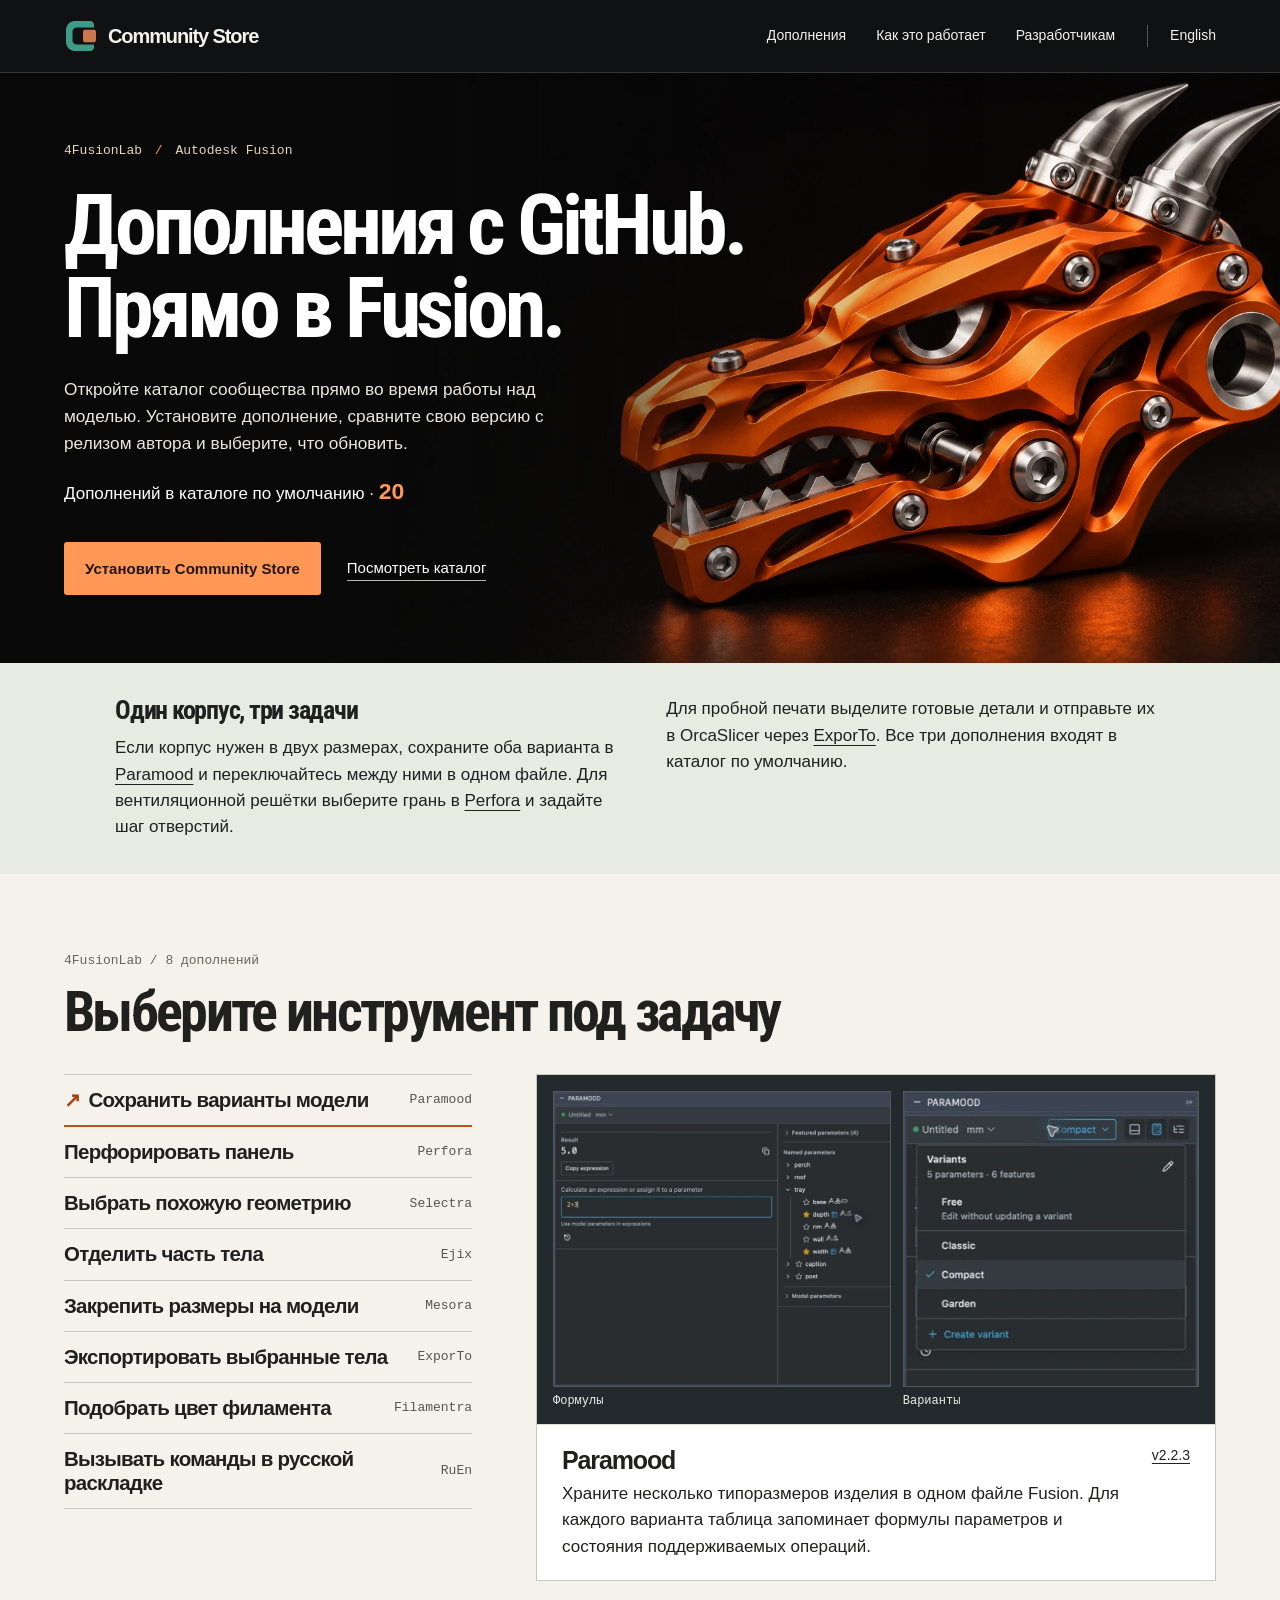
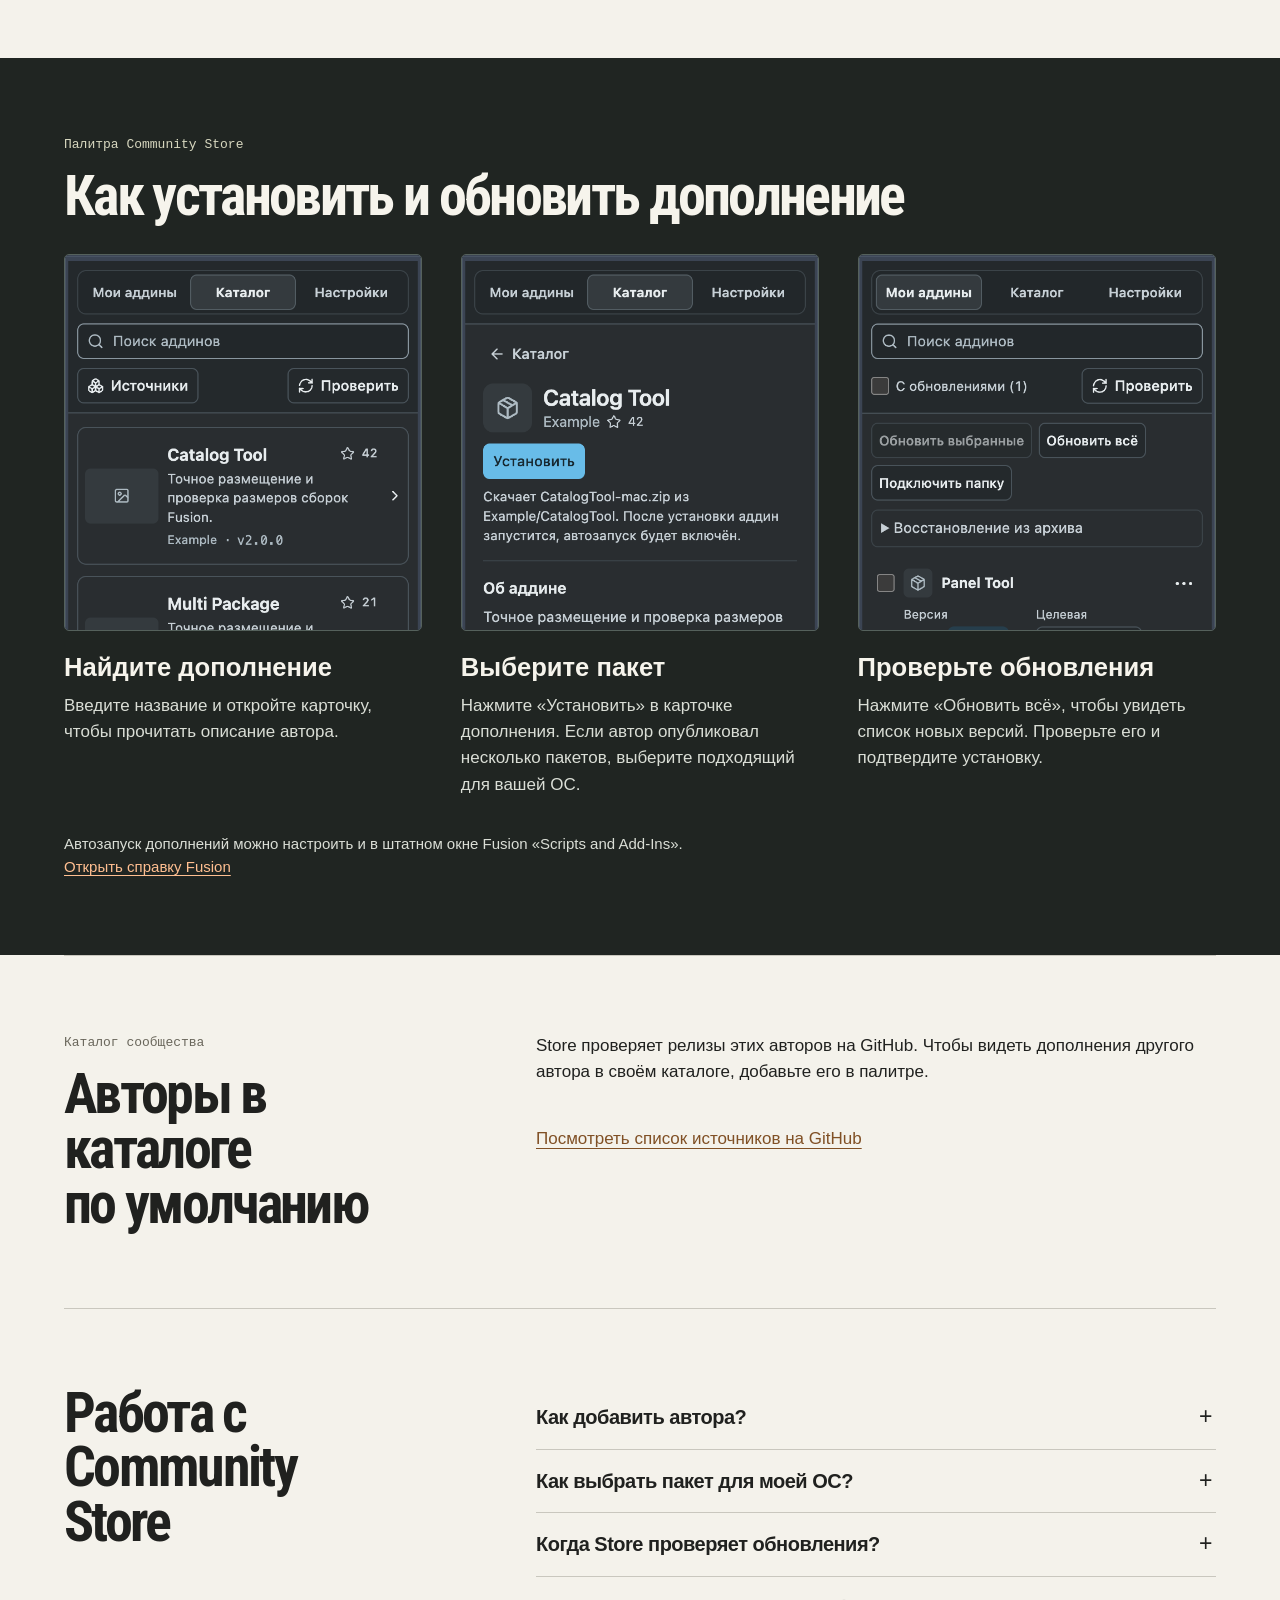
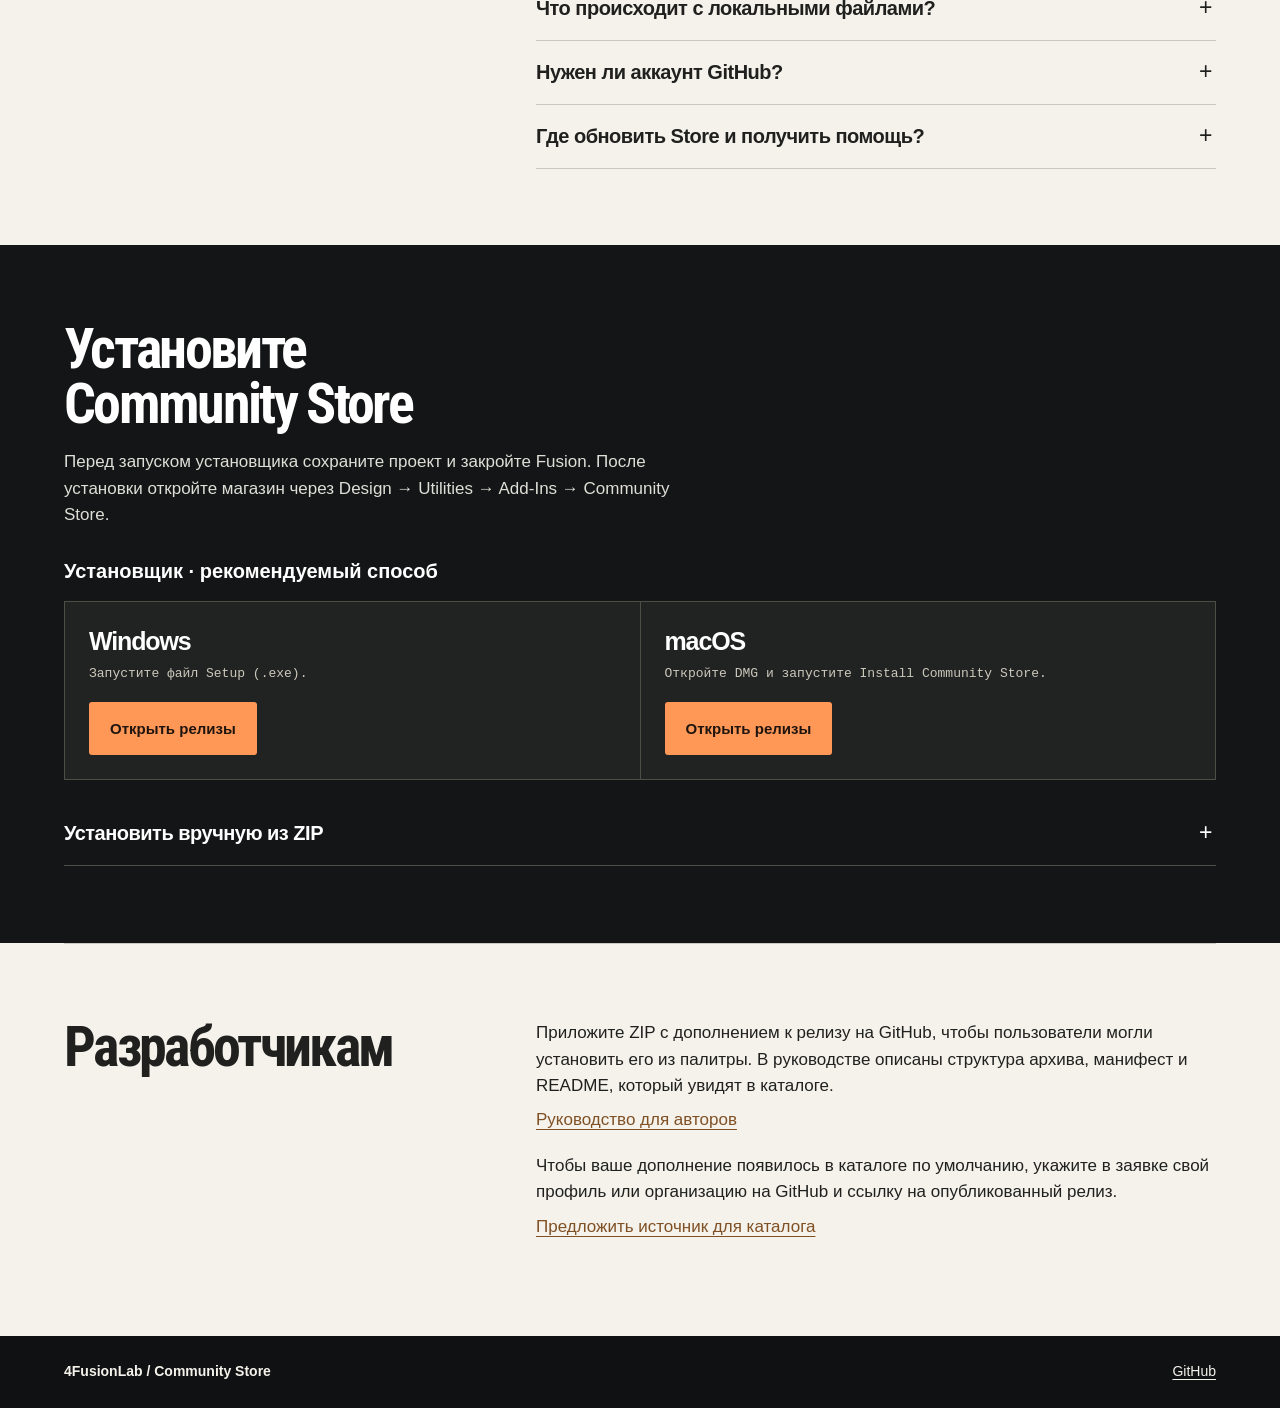
==== docs/pages/ru/index.html @ 81c154c0 "feat!: launch Community Store 1.0" ====
<!doctype html>
<html lang="ru">
    <head>
        <meta charset="utf-8" />
        <meta name="viewport" content="width=device-width,initial-scale=1" />
        <title>Community Store — дополнения для Autodesk Fusion</title>
        <meta
            name="description"
            content="Каталог дополнений сообщества для Autodesk Fusion. Устанавливайте стабильные релизы с GitHub, сравнивайте версии и обновляйте инструменты из палитры Community Store."
        />
        <link
            rel="canonical"
            href="https://4fusionlab.github.io/CommunityStore/ru/"
        />
        <link
            rel="alternate"
            hreflang="en"
            href="https://4fusionlab.github.io/CommunityStore/"
        />
        <link
            rel="alternate"
            hreflang="ru"
            href="https://4fusionlab.github.io/CommunityStore/ru/"
        />
        <link
            rel="alternate"
            hreflang="x-default"
            href="https://4fusionlab.github.io/CommunityStore/"
        />
        <meta property="og:type" content="website" />
        <meta property="og:locale" content="ru_RU" />
        <meta
            property="og:title"
            content="Community Store — дополнения для Autodesk Fusion"
        />
        <meta
            property="og:description"
            content="Каталог дополнений сообщества для Autodesk Fusion. Устанавливайте стабильные релизы с GitHub, сравнивайте версии и обновляйте инструменты из палитры Community Store."
        />
        <meta
            property="og:url"
            content="https://4fusionlab.github.io/CommunityStore/ru/"
        />
        <meta
            property="og:image"
            content="https://4fusionlab.github.io/CommunityStore/assets/share.jpg"
        />
        <meta name="twitter:card" content="summary_large_image" />
        <link rel="icon" href="../assets/mark.png" />
        <link rel="stylesheet" href="../style.css" />
        <script defer src="../views.js"></script>
        <script type="application/ld+json">
            {
                "@context": "https://schema.org",
                "@type": "SoftwareApplication",
                "name": "Community Store",
                "applicationCategory": "DesignApplication",
                "url": "https://4fusionlab.github.io/CommunityStore/ru/",
                "description": "Каталог дополнений сообщества для Autodesk Fusion. Устанавливайте стабильные релизы с GitHub, сравнивайте версии и обновляйте инструменты из палитры Community Store.",
                "inLanguage": "ru",
                "publisher": {
                    "@type": "Organization",
                    "name": "4FusionLab",
                    "url": "https://github.com/4FusionLab"
                }
            }
        </script>
    </head>
    <body>
        <a class="skip" href="#main">К содержанию</a>
        <header>
            <div class="frame bar">
                <a class="brand" href="./"
                    ><img
                        src="../assets/mark.png"
                        alt=""
                        width="34"
                        height="34"
                    />Community Store</a
                >
                <nav>
                    <a href="#tools">Дополнения</a><a href="#why">Как это работает</a
                    ><a href="#developers">Разработчикам</a>
                </nav>
                <a class="language" href="../" hreflang="en">English</a>
            </div>
        </header>
        <main id="main">
            <section class="hero">
                <img
                    class="heroArt"
                    src="../assets/dragon-head.webp"
                    width="1536"
                    height="1024"
                    fetchpriority="high"
                    alt=""
                />
                <div class="frame heroContent">
                    <p class="author">
                        4FusionLab <span>/</span> Autodesk Fusion
                    </p>
                    <h1>Дополнения с GitHub.<br />Прямо в Fusion.</h1>
                    <p class="lead">
                        Откройте каталог сообщества прямо во время работы над
                        моделью. Установите дополнение, сравните свою версию с
                        релизом автора и выберите, что обновить.
                    </p>
                    <p class="catalog-stat">
                        <a href="#sources"
                            >Дополнений в каталоге по умолчанию ·
                            <strong data-catalog-count>20</strong></a
                        >
                    </p>
                    <div class="actions">
                        <a class="primary" href="#install"
                            >Установить Community Store</a
                        ><a href="#community">Посмотреть каталог</a>
                    </div>
                </div>
            </section>
            <section class="community" id="community">
                <div class="frame block">
                    <div class="directory">
                        <div>
                            <h2>Один корпус, три задачи</h2>
                            <p>
                                Если корпус нужен в двух размерах, сохраните оба
                                варианта в <a href="#paramood">Paramood</a> и переключайтесь между ними в одном файле. Для
                                вентиляционной решётки выберите грань в
                                <a href="#perfora">Perfora</a> и задайте шаг отверстий.
                            </p>
                        </div>
                        <div>
                            <p>
                                Для пробной печати выделите готовые детали и
                                отправьте их в OrcaSlicer через
                                <a href="#exporto">ExporTo</a>. Все три дополнения входят в каталог по умолчанию.
                            </p>
                        </div>
                    </div>
                </div>
            </section>
            <section class="block frame tools" id="tools">
                <div class="sectionIntro">
                    <p class="label">4FusionLab / 8 дополнений</p>
                    <h2>Выберите инструмент под задачу</h2>
                </div>
                <div class="explorer">
                    <div class="choices">
                        <a href="#paramood" data-project="paramood"
                            ><b>Сохранить варианты модели</b
                            ><small>Paramood</small></a
                        ><a href="#perfora" data-project="perfora"
                            ><b>Перфорировать панель</b
                            ><small>Perfora</small></a
                        ><a href="#selectra" data-project="selectra"
                            ><b>Выбрать похожую геометрию</b
                            ><small>Selectra</small></a
                        ><a href="#ejix" data-project="ejix"
                            ><b>Отделить часть тела</b><small>Ejix</small></a
                        ><a href="#mesora" data-project="mesora"
                            ><b>Закрепить размеры на модели</b
                            ><small>Mesora</small></a
                        ><a href="#exporto" data-project="exporto"
                            ><b>Экспортировать выбранные тела</b
                            ><small>ExporTo</small></a
                        ><a href="#filamentra" data-project="filamentra"
                            ><b>Подобрать цвет филамента</b
                            ><small>Filamentra</small></a
                        ><a href="#ruen" data-project="ruen"
                            ><b>Вызывать команды в русской раскладке</b
                            ><small>RuEn</small></a
                        >
                    </div>
                    <div class="projects">
                        <article id="paramood" class="project">
                            <div class="paramood-pair">
                                <figure>
                                    <img
                                        loading="lazy"
                                        src="../assets/paramood.webp"
                                        alt="Редактор параметров"
                                    />
                                    <figcaption>Формулы</figcaption>
                                </figure>
                                <figure>
                                    <img
                                        loading="lazy"
                                        src="../assets/paramood-variants.webp"
                                        alt="Сохранённые варианты модели"
                                    />
                                    <figcaption>Варианты</figcaption>
                                </figure>
                            </div>
                            <div class="caption">
                                <div>
                                    <h3>Paramood</h3>
                                    <p>
                                        Храните несколько типоразмеров изделия в одном
                                        файле Fusion. Для каждого варианта таблица
                                        запоминает формулы параметров и состояния
                                        поддерживаемых операций.
                                    </p>
                                </div>
                                <a
                                    href="https://github.com/4FusionLab/Paramood/releases/tag/v2.2.3"
                                    aria-label="Релиз Paramood v2.2.3 на GitHub"
                                    >v2.2.3</a
                                >
                            </div>
                        </article>
                        <article id="perfora" class="project">
                            <div class="cad">
                                <img
                                    loading="lazy"
                                    src="../assets/perfora.webp"
                                    alt="Панель с повторяющимся рисунком перфорации"
                                />
                            </div>
                            <div class="caption">
                                <div>
                                    <h3>Perfora</h3>
                                    <p>
                                        Постройте вентиляционную решётку на грани
                                        панели. Задайте шаг, толщину перемычек и отступ
                                        от кромки. Сравните два рисунка перфорации —
                                        соты и ячейки Вороного.
                                    </p>
                                </div>
                                <a
                                    href="https://github.com/4FusionLab/Perfora/releases/tag/v1.2.2"
                                    aria-label="Релиз Perfora v1.2.2 на GitHub"
                                    >v1.2.2</a
                                >
                            </div>
                        </article>
                        <article id="selectra" class="project">
                            <div class="cad">
                                <img
                                    loading="lazy"
                                    src="../assets/selectra.webp"
                                    alt="Выделенная геометрия в модели Fusion"
                                />
                            </div>
                            <div class="caption">
                                <div>
                                    <h3>Selectra</h3>
                                    <p>
                                        Укажите стенку одного отверстия, чтобы выбрать
                                        похожие грани во всей модели. Для работы с
                                        контуром соберите замкнутую цепочку из рёбер
                                        нескольких тел.
                                    </p>
                                </div>
                                <a
                                    href="https://github.com/4FusionLab/Selectra/releases/tag/v1.1.2"
                                    aria-label="Релиз Selectra v1.1.2 на GitHub"
                                    >v1.1.2</a
                                >
                            </div>
                        </article>
                        <article id="ejix" class="project">
                            <div class="ejixSketch">
                                <canvas
                                    width="740"
                                    height="300"
                                    aria-label="Куб с глухой полостью до середины и извлечённая сердцевина"
                                    role="img"
                                ></canvas
                                ><label
                                    >Извлечение сердцевины<input
                                        data-separation
                                        type="range"
                                        min="0"
                                        max="100"
                                        value="90"
                                /></label>
                            </div>
                            <div class="caption">
                                <div>
                                    <h3>Ejix</h3>
                                    <p>
                                        Выберите замкнутый профиль и задайте глубину, на
                                        которую нужно отделить часть тела. На схеме
                                        разрез доходит до середины куба. Получаются два
                                        тела — куб с глухим карманом и сердцевина,
                                        повторяющая его форму.
                                    </p>
                                </div>
                                <a
                                    href="https://github.com/4FusionLab/Ejix/releases/tag/v1.1.0"
                                    aria-label="Релиз Ejix v1.1.0 на GitHub"
                                    >v1.1.0</a
                                >
                            </div>
                        </article>
                        <article id="mesora" class="project">
                            <div class="graphic mesora" aria-hidden="true">
                                ⌀ 24 <i>мм</i>
                            </div>
                            <div class="caption">
                                <div>
                                    <h3>Mesora</h3>
                                    <p>
                                        Закрепите справочные размеры на геометрии и
                                        выберите, какие из них показывать. Расстояния,
                                        углы и диаметры пересчитываются при изменении
                                        модели.
                                    </p>
                                </div>
                                <a
                                    href="https://github.com/4FusionLab/Mesora/releases/tag/v1.1.1"
                                    aria-label="Релиз Mesora v1.1.1 на GitHub"
                                    >v1.1.1</a
                                >
                            </div>
                        </article>
                        <article id="exporto" class="project">
                            <div class="graphic exporto" aria-hidden="true">
                                STEP <i> / </i> 3MF
                            </div>
                            <div class="caption">
                                <div>
                                    <h3>ExporTo</h3>
                                    <p>
                                        Выделите тела и откройте контекстное меню
                                        Fusion. Можно передать 3MF в OrcaSlicer, открыть
                                        STL в Blender или сохранить STEP для другой
                                        САПР. При совместном экспорте тела сохраняют
                                        взаимное положение.
                                    </p>
                                </div>
                                <a
                                    href="https://github.com/4FusionLab/ExporTo/releases/tag/v1.2.1"
                                    aria-label="Релиз ExporTo v1.2.1 на GitHub"
                                    >v1.2.1</a
                                >
                            </div>
                        </article>
                        <article id="filamentra" class="project">
                            <div class="graphic filamentra" aria-hidden="true">
                                <span class="swatches"
                                    ><i></i><i></i><i></i><i></i
                                ></span>
                            </div>
                            <div class="caption">
                                <div>
                                    <h3>Filamentra</h3>
                                    <p>
                                        Подберите цвет филамента по производителю и
                                        линейке. Добавьте образец в проект и примените
                                        его к выбранной геометрии.
                                    </p>
                                </div>
                                <a
                                    href="https://github.com/4FusionLab/Filamentra/releases/tag/v0.2.0"
                                    aria-label="Релиз Filamentra v0.2.0 на GitHub"
                                    >v0.2.0</a
                                >
                            </div>
                        </article>
                        <article id="ruen" class="project">
                            <div class="graphic ruen" aria-hidden="true">
                                <kbd>Д</kbd> → <kbd>L</kbd>
                            </div>
                            <div class="caption">
                                <div>
                                    <h3>RuEn</h3>
                                    <p>
                                        Назначенные буквенные команды Fusion работают и
                                        в русской раскладке. Например, клавиша «Д»
                                        вызывает команду, назначенную на L.
                                    </p>
                                </div>
                                <a
                                    href="https://github.com/4FusionLab/RuEn/releases/tag/v1.1.2"
                                    aria-label="Релиз RuEn v1.1.2 на GitHub"
                                    >v1.1.2</a
                                >
                            </div>
                        </article>
                    </div>
                </div>
            </section>
            <section class="band" id="why">
                <div class="frame block">
                    <p class="label">Палитра Community Store</p>
                    <h2>Как установить и обновить дополнение</h2>
                    <div class="palette-tour">
                        <figure>
                            <div class="palette-frame">
                                <img
                                    loading="lazy"
                                    src="../assets/palette-catalog-ru.webp"
                                    width="640"
                                    height="750"
                                    alt="Результаты поиска в каталоге дополнений"
                                />
                            </div>
                            <figcaption>
                                <h3>Найдите дополнение</h3>
                                <p>
                                    Введите название и откройте карточку, чтобы
                                    прочитать описание автора.
                                </p>
                            </figcaption>
                        </figure>
                        <figure>
                            <div class="palette-frame">
                                <img
                                    loading="lazy"
                                    src="../assets/palette-single-install-ru.webp"
                                    width="640"
                                    height="705"
                                    alt="Карточка дополнения с кнопкой установки"
                                />
                            </div>
                            <figcaption>
                                <h3>Выберите пакет</h3>
                                <p>
                                    Нажмите «Установить» в карточке дополнения. Если
                                    автор опубликовал несколько пакетов, выберите
                                    подходящий для вашей ОС.
                                </p>
                            </figcaption>
                        </figure>
                        <figure>
                            <div class="palette-frame">
                                <img
                                    loading="lazy"
                                    src="../assets/palette-installed-ru.webp"
                                    width="640"
                                    height="765"
                                    alt="Установленные дополнения, версии и параметры автозапуска"
                                />
                            </div>
                            <figcaption>
                                <h3>Проверьте обновления</h3>
                                <p>
                                    Нажмите «Обновить всё», чтобы увидеть список
                                    новых версий. Проверьте его и подтвердите
                                    установку.
                                </p>
                            </figcaption>
                        </figure>
                    </div>
                    <p class="native-note">
                        Автозапуск дополнений можно настроить и в штатном окне Fusion
                        «Scripts and Add-Ins».
                        <a
                            href="https://help.autodesk.com/cloudhelp/ENU/Fusion-Model/files/SLD-ADD-IN-TOOLS.htm"
                            >Открыть справку Fusion</a
                        >
                    </p>
                </div>
            </section>
            <section class="frame block info" id="sources">
                <div>
                    <p class="label">Каталог сообщества</p>
                    <h2>Авторы в каталоге по умолчанию</h2>
                </div>
                <div>
                    <p>
                        Store проверяет релизы этих авторов на GitHub. Чтобы видеть
                        дополнения другого автора в своём каталоге, добавьте его в
                        палитре.
                    </p>
                    <ul data-owners></ul>
                    <a
                        data-source-config
                        href="https://raw.githubusercontent.com/4FusionLab/CommunityStore/refs/heads/main/trusted-stores.json"
                        >Посмотреть список источников на GitHub</a
                    >
                </div>
            </section>
            <section class="frame block info">
                <div><h2>Работа с Community Store</h2></div>
                <div>
                    <details>
                        <summary>Как добавить автора?</summary>
                        <p>
                            В разделе «Источники» укажите ссылку на профиль,
                            организацию или репозиторий GitHub. Даже по ссылке на
                            один репозиторий Store подключит все подходящие
                            дополнения автора. Описания, иллюстрации и README
                            доступны в палитре.
                        </p>
                    </details>
                    <details>
                        <summary>Как выбрать пакет для моей ОС?</summary>
                        <p>
                            Выберите стабильный релиз. Палитра отмечает пакеты для
                            вашей ОС. Перед установкой Store сверяет доступные данные
                            о пакете — контрольную сумму, версию и идентификатор
                            дополнения. Предварительные релизы можно открыть на
                            GitHub.
                        </p>
                    </details>
                    <details>
                        <summary>Когда Store проверяет обновления?</summary>
                        <p>
                            По умолчанию проверка идёт при запуске Fusion и каждые 30
                            минут, даже если палитра закрыта. Интервал можно изменить
                            в настройках. После обновления Store покажет результат по
                            каждому дополнению.
                        </p>
                    </details>
                    <details>
                        <summary>Что происходит с локальными файлами?</summary>
                        <p>
                            При обновлении дополнения, установленного через Store,
                            сохраняется копия предыдущей папки. При отвязке
                            репозитория файлы остаются на месте. Чтобы восстановить
                            дополнение из архива, скопируйте его папку в постоянное
                            место и снова подключите в Fusion.
                        </p>
                    </details>
                    <details>
                        <summary>Нужен ли аккаунт GitHub?</summary>
                        <p>
                            Публичные дополнения можно искать, устанавливать и
                            обновлять без регистрации. Если войти в GitHub, Store
                            будет использовать лимит запросов вашего аккаунта.
                        </p>
                    </details>
                    <details>
                        <summary>
                            Где обновить Store и получить помощь?
                        </summary>
                        <p>
                            В настройках можно проверить обновления самого Store,
                            выгрузить журналы диагностики или ещё раз пройти вводное
                            обучение. Сообщить о проблеме с дополнением или
                            источником можно из палитры.
                        </p>
                    </details>
                </div>
            </section>
            <section id="install" class="installBand">
                <div class="frame block">
                    <h2>Установите Community Store</h2>
                    <p>
                        Перед запуском установщика сохраните проект и закройте
                        Fusion. После установки откройте магазин через Design →
                        Utilities → Add-Ins → Community Store.
                    </p>
                    <h3 class="method">Установщик · рекомендуемый способ</h3>
                    <div class="downloads">
                        <div class="platform">
                            <strong>Windows</strong
                            ><small>Запустите файл Setup (.exe).</small
                            ><a
                                href="https://github.com/4FusionLab/CommunityStore/releases"
                                data-installer="CommunityStore-Windows-Setup.exe"
                                data-download="Скачать EXE"
                                >Открыть релизы</a
                            >
                        </div>
                        <div class="platform">
                            <strong>macOS</strong
                            ><small
                                >Откройте DMG и запустите Install Community
                                Store.</small
                            ><a
                                href="https://github.com/4FusionLab/CommunityStore/releases"
                                data-installer="CommunityStore-macOS.dmg"
                                data-download="Скачать DMG"
                                >Открыть релизы</a
                            >
                        </div>
                    </div>

                    <details class="manual-guide">
                        <summary>Установить вручную из ZIP</summary>
                        <ol>
                            <li>
                                <strong>Распакуйте архив</strong
                                ><span
                                    >Скачайте ZIP с дополнением Community Store из
                                    стабильного релиза. Распакуйте его туда, где
                                    будете хранить дополнение.</span
                                >
                            </li>
                            <li>
                                <strong>Подключите папку в Fusion</strong
                                ><span
                                    >Откройте
                                    <b
                                        >Utilities → Add-Ins → Scripts and
                                        Add-Ins</b
                                    >. Нажмите <b>+</b> и выберите папку
                                    <code>CommunityStore</code>, где лежат
                                    <code>CommunityStore.manifest</code> и
                                    <code>CommunityStore.py</code>.</span
                                >
                            </li>
                            <li>
                                <strong>Запустите магазин</strong
                                ><span
                                    >Нажмите <b>Run</b> и включите
                                    <b>Run on Startup</b>. Откройте Community Store на панели Add-Ins в
                                    рабочей области Design.</span
                                >
                            </li>
                        </ol>
                        <a
                            class="manualZip"
                            data-zip
                            href="https://github.com/4FusionLab/CommunityStore/releases"
                            >Найти ZIP на GitHub</a
                        >
                    </details>
                </div>
            </section>
            <div class="frame">
                <section
                    class="info block"
                    id="developers"
                    aria-labelledby="developers-title"
                >
                    <div>
                        <h2 id="developers-title">Разработчикам</h2>
                    </div>
                    <div>
                        <p>
                            Приложите ZIP с дополнением к релизу на GitHub, чтобы
                            пользователи могли установить его из палитры. В
                            руководстве описаны структура архива, манифест и README,
                            который увидят в каталоге.
                        </p>
                        <a href="publisher.html"
                            >Руководство для авторов</a
                        >
                        <p>
                            Чтобы ваше дополнение появилось в каталоге по умолчанию,
                            укажите в заявке свой профиль или организацию на GitHub и
                            ссылку на опубликованный релиз.
                        </p>
                        <a
                            href="https://github.com/4FusionLab/CommunityStore/issues/new?template=request-source-ru.yml"
                            >Предложить источник для каталога</a
                        >
                    </div>
                </section>
            </div>
        </main>
        <footer>
            <div class="frame bar">
                <b>4FusionLab / Community Store</b
                ><a href="https://github.com/4FusionLab/CommunityStore"
                    >GitHub</a
                >
            </div>
        </footer>
    </body>
</html>
---- docs/pages/style.css ----
@font-face {
    font-family: Workshop;
    src: url(assets/condensed.ttf) format("truetype");
    font-weight: 700;
    font-display: swap;
}
:root {
    --black: #101112;
    --cream: #f4f2eb;
    --orange: #ff9857;
    --line: #c9c7be;
    --ink: #20211f;
    --frame: 1350px;
    scroll-behavior: smooth;
    color: var(--ink);
    background: var(--cream);
    font:
        17px/1.55 "Helvetica Neue",
        Arial,
        sans-serif;
}
* {
    box-sizing: border-box;
}
body,
h1,
h2,
h3,
p,
figure {
    margin: 0;
}
img {
    max-width: 100%;
    display: block;
}
a {
    color: inherit;
    text-underline-offset: 0.22em;
}
button,
a,
summary {
    -webkit-tap-highlight-color: transparent;
}
a:focus-visible,
summary:focus-visible,
button:focus-visible {
    outline: 3px solid #3988ff;
    outline-offset: 4px;
}
.skip {
    position: absolute;
    z-index: 10;
    top: -90px;
    background: white;
    padding: 10px;
}
.skip:focus {
    top: 0;
}
.frame {
    width: min(90%, var(--frame));
    margin-inline: auto;
}
.bar {
    display: flex;
    align-items: center;
    min-height: 72px;
    gap: 32px;
}
header,
footer {
    background: var(--black);
    color: var(--cream);
}
header {
    border-bottom: 1px solid #353433;
}
.brand {
    display: flex;
    align-items: center;
    gap: 10px;
    font-size: 20px;
    letter-spacing: -0.055em;
    font-weight: 650;
    text-decoration: none;
}
nav {
    margin-left: auto;
    display: flex;
    gap: 30px;
}
nav a,
.language {
    font-size: 14px;
    text-decoration: none;
}
.language {
    padding-left: 22px;
    border-left: 1px solid #54544e;
}
nav a:hover,
.language:hover,
.actions > a:hover {
    text-decoration: underline;
}
.hero {
    background: #080808;
    color: white;
    position: relative;
    overflow: hidden;
    isolation: isolate;
}
.heroArt {
    position: absolute;
    right: -2%;
    top: 0;
    width: 74%;
    height: 100%;
    object-fit: cover;
    object-position: 55% 52%;
    z-index: -2;
    transform: translate3d(var(--px, 0px), var(--py, 0px), 0) scale(1.035);
    transition: transform 0.65s ease-out;
    animation: develop 1.35s ease-out;
}
.hero:after {
    content: "";
    position: absolute;
    inset: 0;
    z-index: -1;
    background: linear-gradient(
        90deg,
        #090909 10%,
        rgba(9, 9, 9, 0.96) 28%,
        rgba(9, 9, 9, 0.83) 36%,
        rgba(9, 9, 9, 0.18) 60%,
        transparent 77%
    );
}
.heroContent {
    min-height: clamp(590px, 46vw, 730px);
    display: flex;
    align-items: flex-start;
    justify-content: center;
    flex-direction: column;
    padding-block: 65px;
}
.author,
.label,
.status,
.choices small,
.platform small {
    font:
        13px/1.5 ui-monospace,
        SFMono-Regular,
        Consolas,
        monospace;
}
.author {
    color: #e5d4bf;
}
.author span {
    color: var(--orange);
    padding: 0 5px;
}
h1,
h2 {
    font-family: Workshop, "Arial Narrow", Arial, sans-serif;
    font-weight: 700;
    line-height: 0.98;
    letter-spacing: -0.048em;
    text-wrap: balance;
}
h1 {
    font-size: clamp(62px, 6.6vw, 104px);
    margin: 25px 0;
    animation: arrive 0.75s both;
}
.lead {
    max-width: 34em;
    width: 44%;
    color: #e9e7e1;
    font-size: clamp(16px, 1.35vw, 21px);
    animation: arrive 0.8s 0.08s both;
}
.actions {
    display: flex;
    flex-wrap: wrap;
    align-items: center;
    gap: 26px;
    margin-top: 32px;
    font-size: 15px;
    animation: arrive 0.8s 0.15s both;
}
.primary,
.platform a {
    display: inline-block;
    text-decoration: none;
    background: var(--orange);
    color: #20150e;
    padding: 15px 21px;
    border-radius: 3px;
    font-weight: 650;
}
.actions > a + a {
    text-decoration: none;
}
.primary:hover,
.platform a:hover {
    background: #ffb684;
}
.block,
.contrast {
    padding-block: clamp(52px, 6vw, 98px);
}
.label {
    color: #69665b;
    margin-bottom: 15px;
}
h2 {
    font-size: clamp(42px, 4.35vw, 72px);
}
.explorer,
.contrast,
.info {
    display: grid;
    grid-template-columns: minmax(0, 0.75fr) minmax(0, 1.25fr);
    gap: clamp(25px, 5vw, 100px);
}
.explorer {
    margin-top: 34px;
    align-items: start;
}
.choices {
    border-top: 1px solid var(--line);
}
.choices a {
    display: grid;
    grid-template-columns: 1fr auto;
    gap: 7px;
    align-items: center;
    padding: 20px 0;
    border-bottom: 1px solid var(--line);
    text-decoration: none;
    position: relative;
}
.choices b {
    font-size: clamp(18px, 1.6vw, 26px);
    line-height: 1.18;
    letter-spacing: -0.035em;
}
.choices small {
    color: #55564c;
}
.choices a[aria-current="true"] {
    border-bottom: 2px solid #bc5317;
}
.choices a[aria-current="true"] b:before {
    content: "↗";
    color: #a64310;
    margin-right: 0.4em;
}
.project {
    background: #fff;
    border: 1px solid var(--line);
}
.project + .project {
    margin-top: 16px;
}
.project[hidden] {
    display: none;
}
.project:where(:not([hidden])) {
    animation: reveal 0.38s ease-out;
}
.cad {
    background: white;
    overflow: hidden;
}
.cad img {
    width: 100%;
    height: clamp(245px, 23vw, 370px);
    object-fit: contain;
    transition: transform 0.55s;
}
.cad:hover img {
    transform: scale(1.045);
}
.caption {
    display: flex;
    gap: 20px;
    align-items: flex-start;
    padding: 20px 25px;
    border-top: 1px solid #deddd6;
}
.caption h3,
.argument h3,
.platform strong {
    font-size: 25px;
    line-height: 1.2;
    letter-spacing: -0.045em;
}
.caption p {
    margin-top: 6px;
}
.caption a {
    margin-left: auto;
    white-space: nowrap;
    font-size: 14px;
}
.band {
    background: #202522;
    color: #f6f4ec;
}
.band .label {
    color: #d7d7bf;
}
.argument > p {
    max-width: 56ch;
    margin-top: 10px;
    color: #daded6;
}
.argument > a {
    font-size: 14px;
    display: inline-block;
    margin-top: 10px;
    color: #b8d3c0;
}
.argument h3:not(:first-child) {
    margin-top: 30px;
    color: var(--orange);
}
.argument .proof {
    border-left: 2px solid var(--orange);
    padding-left: 16px;
    margin-top: 19px;
    font-size: 15px;
    color: #fff;
}
.info {
    border-top: 1px solid var(--line);
}
.info h2 {
    max-width: 12ch;
}
details {
    border-bottom: 1px solid var(--line);
}
summary {
    position: relative;
    cursor: pointer;
    list-style: none;
    padding: 19px 35px 19px 0;
    font-weight: 600;
    font-size: 20px;
    letter-spacing: -0.025em;
    line-height: 1.24;
}
summary::-webkit-details-marker {
    display: none;
}
summary:after {
    content: "+";
    position: absolute;
    right: 4px;
    top: 16px;
    font-size: 23px;
    font-weight: 400;
}
details[open] > summary:after {
    content: "−";
}
details p,
details ol {
    padding-bottom: 20px;
}
details[open] > p {
    animation: arrive 0.25s ease-out;
}
.installBand {
    background: #141516;
    color: white;
}
.installBand h2 {
    max-width: 21ch;
}
.installBand h2 + p {
    margin-top: 18px;
    max-width: 68ch;
    color: #dfdfd8;
}
.downloads {
    display: grid;
    grid-template-columns: repeat(2, minmax(0, 1fr));
    gap: 1px;
    margin-top: 27px;
    background: #4e4e46;
    border: 1px solid #4e4e46;
}
.platform {
    padding: 24px;
    background: #212222;
    display: grid;
    justify-items: start;
    gap: 8px;
}
.platform small {
    color: #ccc8bb;
}
.platform a {
    margin-top: 10px;
    font-size: 15px;
}
.status {
    color: #d3cebf;
    margin: 15px 0;
}
.installBand details {
    border-color: #4e4e46;
}
.installBand li {
    margin-block: 6px;
}
.manualZip {
    color: #ffc39b;
    display: inline-block;
    margin-bottom: 18px;
}
.info a {
    display: inline-block;
    margin: 8px 0 19px;
    color: #805025;
}
footer .bar {
    justify-content: space-between;
    font-size: 14px;
}
@keyframes develop {
    from {
        filter: brightness(0.55);
        scale: 1.025;
    }
    to {
        filter: brightness(1);
        scale: 1;
    }
}
@keyframes arrive {
    from {
        opacity: 0;
        transform: translateY(12px);
    }
    to {
        opacity: 1;
        transform: translateY(0);
    }
}
@keyframes reveal {
    from {
        opacity: 0.4;
        transform: translateY(5px);
    }
    to {
        opacity: 1;
        transform: none;
    }
}
@media (max-width: 890px) {
    .bar {
        gap: 18px;
    }
    nav {
        gap: 15px;
    }
    .heroContent {
        min-height: 535px;
    }
    .actions {
        gap: 16px;
        max-width: 48%;
    }
    .explorer,
    .contrast,
    .info {
        grid-template-columns: 0.85fr 1.15fr;
        gap: 25px;
    }
    .choices a {
        grid-template-columns: 1fr;
    }
}
@media (max-width: 690px) {
    .frame {
        width: calc(100% - 36px);
    }
    .bar {
        min-height: 60px;
        justify-content: space-between;
    }
    nav {
        display: none;
    }
    .language {
        border: 0;
    }
    .brand {
        font-size: 18px;
    }
    .heroContent {
        min-height: 0;
        padding: 32px 0 62vw;
        position: relative;
    }
    .heroArt {
        top: auto;
        bottom: -3%;
        right: -2%;
        width: 100%;
        height: 56%;
        object-position: center 48%;
    }
    .hero:after {
        background: linear-gradient(
            180deg,
            #090909 27%,
            rgba(9, 9, 9, 0.94) 42%,
            rgba(9, 9, 9, 0.1) 66%,
            transparent 80%
        );
    }
    h1 {
        font-size: clamp(46px, 9.7vw, 70px);
        margin: 17px 0;
    }
    .lead {
        width: 100%;
        max-width: 34em;
        font-size: 16px;
    }
    .actions {
        max-width: 100%;
        margin-top: 20px;
        gap: 13px;
        font-size: 14px;
    }
    .primary {
        padding: 12px 14px;
    }
    .explorer,
    .contrast,
    .info {
        grid-template-columns: 1fr;
        gap: 22px;
    }
    .explorer {
        margin-top: 20px;
    }
    .choices {
        display: flex;
        flex-wrap: wrap;
        border: 0;
        gap: 4px 15px;
    }
    .choices a {
        padding: 8px 0;
        display: flex;
        flex-direction: column;
        align-items: flex-start;
    }
    .choices b {
        font-size: 15px;
    }
    .choices small {
        font-size: 12px;
    }
    .cad img {
        height: 245px;
    }
    .caption {
        padding: 16px;
    }
    .caption p,
    .info p,
    .argument p {
        font-size: 16px;
    }
    .block,
    .contrast {
        padding-block: 44px;
    }
    .platform {
        padding: 16px;
    }
    .platform a {
        padding: 10px;
        font-size: 14px;
    }
    .platform small {
        font-size: 12px;
    }
    .info h2 {
        max-width: none;
    }
}
@media (prefers-reduced-motion: reduce) {
    :root {
        scroll-behavior: auto;
    }
    *,
    *:before,
    *:after {
        animation: none !important;
        transition: none !important;
    }
    .heroArt,
    .cad:hover img {
        transform: none;
    }
}
.method {
    font-size: 20px;
    margin-top: 28px;
}
.method + .downloads {
    margin-top: 14px;
}
.guide {
    max-width: 900px;
    padding-block: 40px;
}
.guide h1 {
    font-size: clamp(40px, 6vw, 72px);
}
.guide h2 {
    font-size: 34px;
    margin: 32px 0 14px;
}
.guide p,
.guide li {
    margin-block: 10px;
}
.guide pre {
    overflow: auto;
    padding: 16px;
    background: #e7e5dc;
}
.guide {
    overflow-wrap: anywhere;
}
.contrast {
    align-items: start;
}

.compare {
    position: relative;
    --split: 50%;
    background: #fafafa;
}
.compare img {
    object-fit: cover;
    object-position: center;
}
.compare:hover img {
    transform: none;
}
.compare .before {
    position: absolute;
    inset: 0;
    clip-path: inset(0 calc(100% - var(--split)) 0 0);
}
.divider {
    position: absolute;
    left: var(--split);
    inset-block: 0;
    border-left: 2px solid #171819;
    pointer-events: none;
}
.divider b {
    position: absolute;
    top: 50%;
    left: -1px;
    transform: translate(-50%, -50%);
    background: var(--orange);
    color: #231910;
    border: 1px solid #22180b;
    border-radius: 50%;
    height: 36px;
    width: 36px;
    display: grid;
    place-items: center;
}
.compare input {
    position: absolute;
    inset: 0;
    opacity: 0;
    cursor: ew-resize;
    margin: 0;
    width: 100%;
    height: 100%;
    direction: ltr;
    touch-action: pan-y;
}
.compare:focus-within {
    outline: 3px solid #3988ff;
    outline-offset: -3px;
}
.compareLabels {
    display: flex;
    justify-content: space-between;
    gap: 12px;
    padding: 7px 14px;
    font:
        12px/1.5 ui-monospace,
        monospace;
    color: #484a43;
    border-top: 1px solid #deddd6;
}
.compare:has(input[hidden]) .divider {
    display: none;
}
.compare img {
    object-fit: contain;
}
.project[hidden] + .project {
    margin-top: 0;
}
.community {
    background: #e7ebe2;
}
.directory {
    margin-top: 42px;
    display: grid;
    grid-template-columns: 1fr 1fr;
    gap: 5%;
    max-width: 1050px;
    margin-inline: auto;
}
.directory h2 {
    font-size: 26px;
    line-height: 1.12;
    margin-bottom: 10px;
}
.graphic,
.ejixSketch {
    background: #e2ebe0;
}
.graphic {
    height: clamp(200px, 23vw, 360px);
    display: flex;
    align-items: center;
    justify-content: center;
    gap: 0.25em;
    font:
        700 clamp(46px, 6vw, 95px) Workshop,
        sans-serif;
    color: #16483b;
}
.graphic i {
    font-size: 0.48em;
    font-style: normal;
}
.graphic kbd {
    background: #fff7df;
    border: 1px solid #838b80;
    border-radius: 9px;
    box-shadow: 0 6px #87998c;
    padding: 0 0.35em;
}
.swatches {
    display: flex;
}
.swatches i {
    width: clamp(48px, 5vw, 76px);
    aspect-ratio: 1;
    border-radius: 50%;
    background: #ecaa51;
    margin-left: -8px;
}
.swatches i:nth-child(2) {
    background: #ed7e60;
}
.swatches i:nth-child(3) {
    background: #947d96;
}
.swatches i:nth-child(4) {
    background: #5f8592;
}
.ejixSketch canvas {
    width: 100%;
    height: auto;
    display: block;
}
.ejixSketch label {
    display: grid;
    justify-content: center;
    text-align: center;
    gap: 6px;
    padding: 8px 10px 18px;
    font:
        13px ui-monospace,
        monospace;
}
.ejixSketch input {
    width: 220px;
    accent-color: #1d6351;
}
.project:has(img[src$="paramood.webp"]) .cad {
    background: #242529;
}
.tools .choices a {
    padding-block: 13px;
}
@media (max-width: 690px) {
    .directory {
        grid-template-columns: 1fr;
        gap: 12px;
    }
    .directory {
        margin-top: 26px;
    }
    .tools .choices {
        display: grid;
        grid-template-columns: 1fr 1fr;
    }
    .choices small {
        white-space: normal;
    }
}

.updates-intro {
    margin: 24px 0 10px;
    color: #daded6;
    max-width: 42ch;
}
.fusion-help {
    color: #b8d3c0;
    font-size: 14px;
}
.update-steps {
    margin: 0;
    padding: 0;
    list-style: none;
    counter-reset: step;
}
.update-steps li {
    counter-increment: step;
    position: relative;
    border-top: 1px solid #58615a;
    padding: 18px 0 22px 42px;
}
.update-steps li::before {
    content: counter(step, decimal-leading-zero);
    position: absolute;
    left: 0;
    top: 20px;
    color: var(--orange);
    font:
        14px/1.4 ui-monospace,
        monospace;
}
.update-steps h3 {
    font-size: clamp(20px, 2vw, 28px);
    line-height: 1.2;
    letter-spacing: -0.025em;
}
.update-steps p {
    margin-top: 8px;
    color: #daded6;
    max-width: 54ch;
}
.catalog-stat {
    margin-top: 18px;
}
.catalog-stat a {
    color: inherit;
    text-decoration: none;
}
.catalog-stat strong {
    color: var(--orange);
    font-size: 1.35em;
}
.catalog-stat small {
    display: block;
    color: #d3cfc8;
    font-size: 12px;
}
[data-owners] {
    display: flex;
    flex-wrap: wrap;
    gap: 6px 16px;
    list-style: none;
    padding: 0;
    margin: 16px 0;
}
[data-owners] a {
    margin: 0;
}
.update-example {
    display: grid;
    grid-template-columns: minmax(0, 1.12fr) minmax(0, 0.88fr);
    gap: 20px;
    align-items: center;
}
.update-shot {
    background: #30353a;
    border: 1px solid #596059;
    border-radius: 6px;
    overflow: hidden;
}
.update-shot img {
    width: 100%;
    height: auto;
}
.update-shot figcaption {
    padding: 10px 12px;
    font-size: 12px;
}
.update-shot figcaption a {
    display: block;
    color: #ffbc91;
}
.update-reading h3 {
    font-size: 22px;
    line-height: 1.15;
}
.update-reading p {
    font-size: 16px;
    margin-top: 16px;
    color: #daded6;
}
.update-reading strong {
    color: var(--orange);
}
@media (max-width: 1100px) {
    .update-example {
        grid-template-columns: 1fr;
    }
    .update-shot {
        max-width: 390px;
    }
}
.community .block {
    padding-block: clamp(24px, 2.6vw, 42px);
}
.community .directory {
    margin-block: 0;
}
.manual-guide {
    margin-top: 22px;
}
.manual-guide ol {
    list-style: none;
    counter-reset: manual;
    margin: 4px 0 20px;
    padding: 0;
    max-width: 78ch;
}
.manual-guide li {
    counter-increment: manual;
    display: grid;
    grid-template-columns: 28px 1fr;
    column-gap: 12px;
    padding: 13px 0;
    border-top: 1px solid #414541;
    overflow-wrap: anywhere;
}
.manual-guide li::before {
    content: counter(manual);
    color: var(--orange);
    font:
        16px/1.55 ui-monospace,
        monospace;
    grid-row: span 2;
}
.manual-guide li span {
    grid-column: 2;
    color: #d5d7d0;
    margin-top: 4px;
}
.manual-guide code {
    font-size: 0.9em;
}
.actions > a + a {
    border-bottom: 1px solid #b9b8af;
}
.paramood-pair {
    display: grid;
    grid-template-columns: 1.14fr 1fr;
    align-items: start;
    gap: 12px;
    padding: 16px;
    background: #232a2e;
    color: #e7ede9;
}
.paramood-pair figure {
    min-width: 0;
}
.paramood-pair img {
    width: 100%;
    aspect-ratio: 1.14;
    object-fit: cover;
    object-position: top left;
    border: 1px solid #515858;
}
.paramood-pair figure + figure img {
    aspect-ratio: 1;
    object-position: top;
}
.paramood-pair figcaption {
    padding: 7px 0 0;
    font:
        12px ui-monospace,
        monospace;
}
#perfora .cad img,
#selectra .cad img {
    height: auto;
    aspect-ratio: 1.95;
    object-fit: cover;
}
#ejix .ejixSketch canvas {
    width: 90%;
    margin: auto;
}
.project .graphic {
    height: clamp(150px, 18vw, 250px);
}
.mesora:before,
.mesora:after {
    content: "";
    flex: 1;
    border-block: 1px solid #698777;
    height: 7px;
    margin: 0 6%;
}
.graphic.exporto {
    color: #fbdbad;
    background: #283a39;
}
.filamentra .swatches {
    width: 78%;
    justify-content: center;
}
.filamentra .swatches i {
    width: 26%;
    border-radius: 4px;
    aspect-ratio: 0.82;
    transform: rotate(-7deg);
    box-shadow: 0 1px 5px #283c3420;
}
.graphic.ruen {
    background: #e7dfcb;
}
.graphic.ruen kbd {
    padding: 0.06em 0.38em;
}
.palette-tour {
    display: grid;
    grid-template-columns: repeat(3, minmax(0, 1fr));
    gap: clamp(20px, 3vw, 48px);
    margin-top: 30px;
}
.palette-frame {
    background: #272e32;
    aspect-ratio: 0.95;
    overflow: hidden;
    border: 1px solid #55615c;
    border-radius: 5px;
}
.palette-frame img {
    width: 100%;
    height: 100%;
    object-fit: cover;
    object-position: top;
}
.palette-tour figcaption {
    padding-top: 22px;
}
.palette-tour h3 {
    font-size: clamp(20px, 2vw, 28px);
    line-height: 1.15;
}
.palette-tour p,
.native-note {
    margin-top: 10px;
    color: #daded6;
}
.native-note {
    margin-top: 34px;
    max-width: 78ch;
    font-size: 15px;
}
.native-note a {
    color: #ffbf91;
}
@media (max-width: 690px) {
    .palette-tour {
        grid-template-columns: 1fr;
        gap: 32px;
    }
    .palette-frame {
        max-width: 440px;
    }
    .palette-tour figcaption {
        padding-top: 14px;
    }
    .paramood-pair {
        padding: 8px;
        gap: 6px;
    }
}
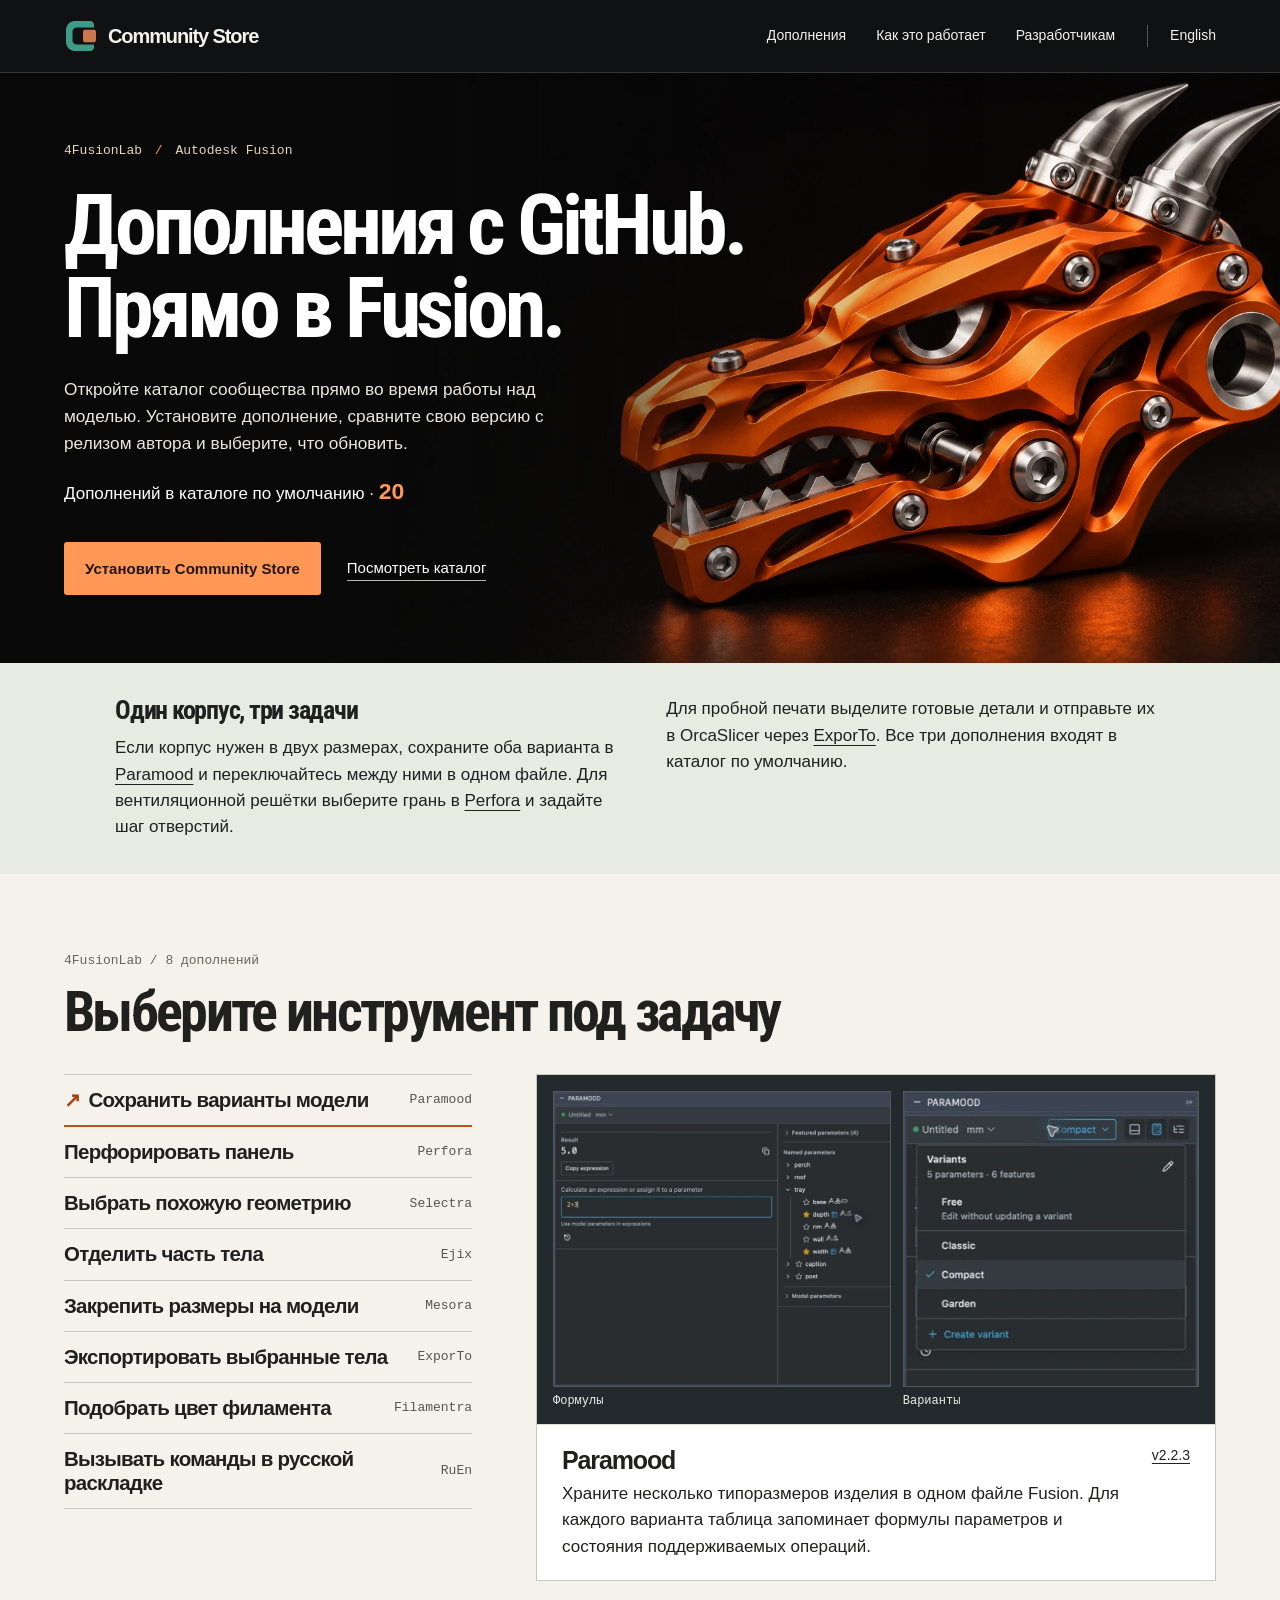
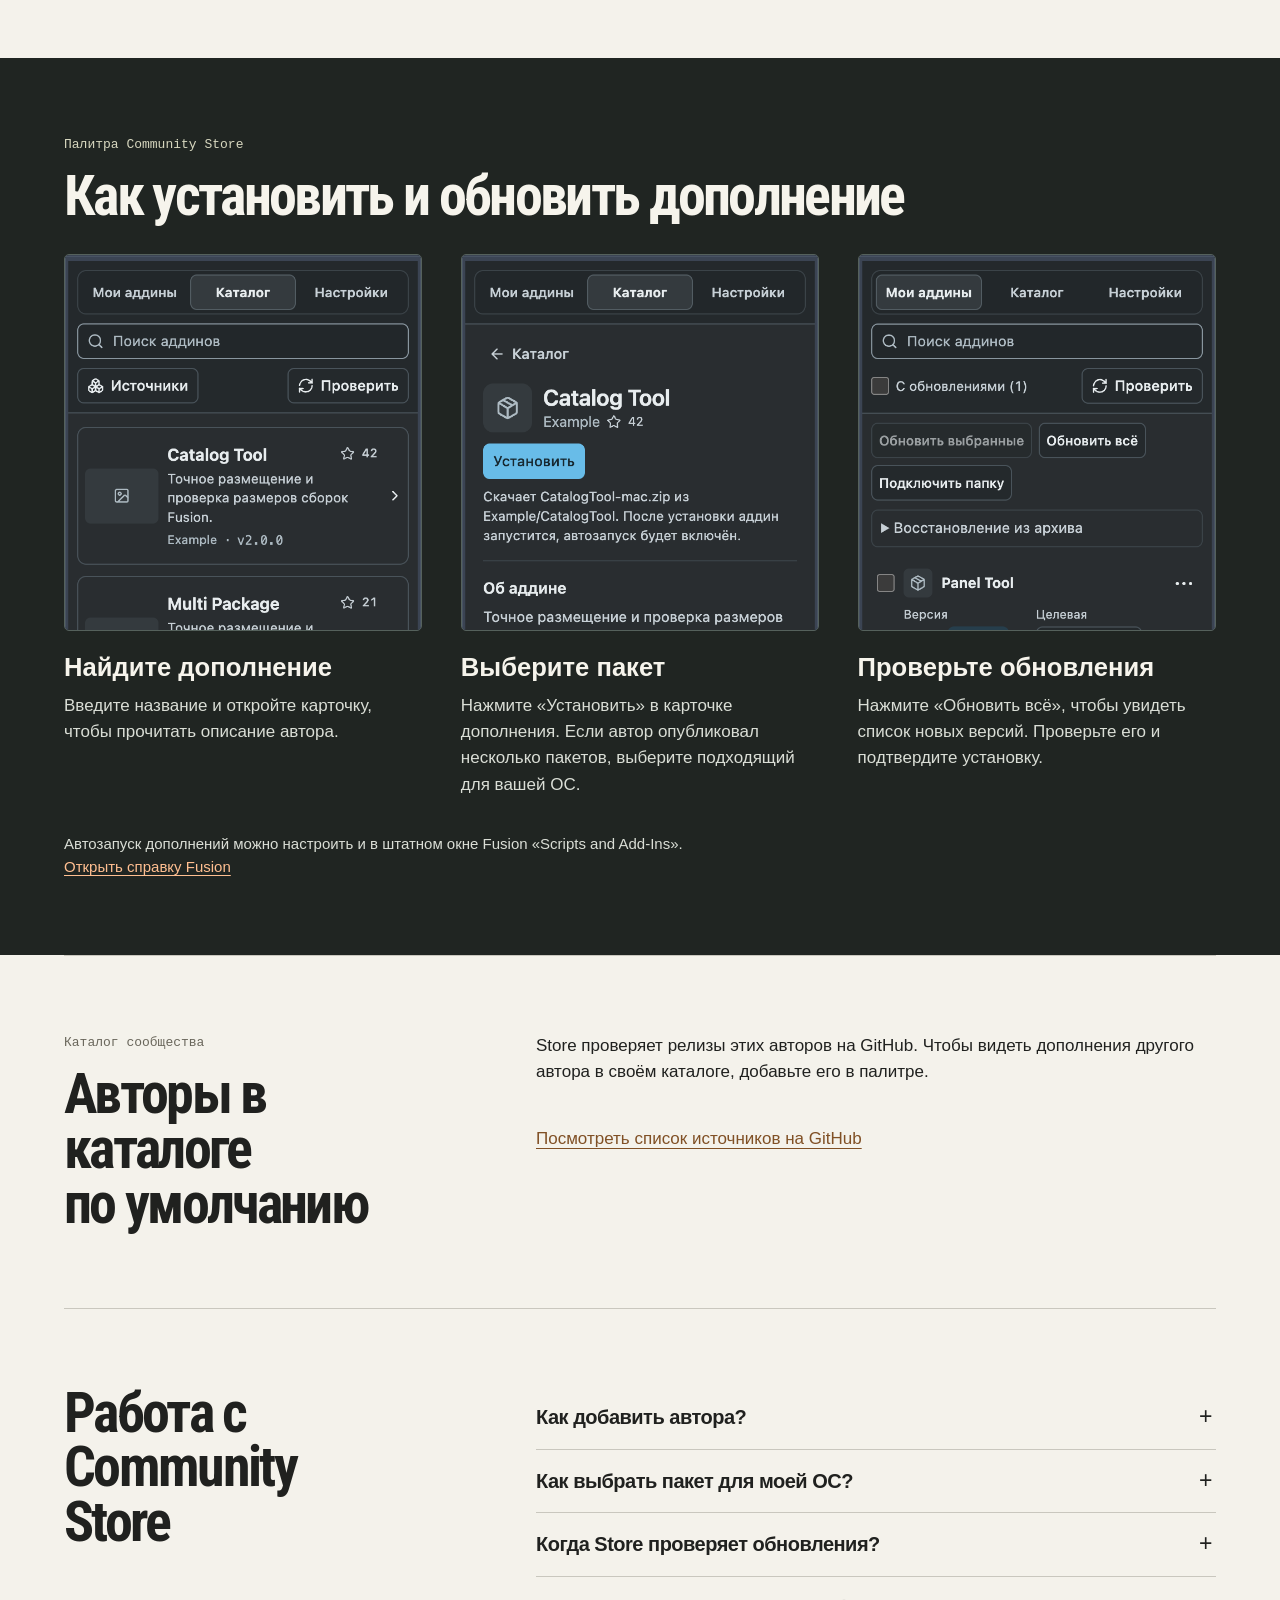
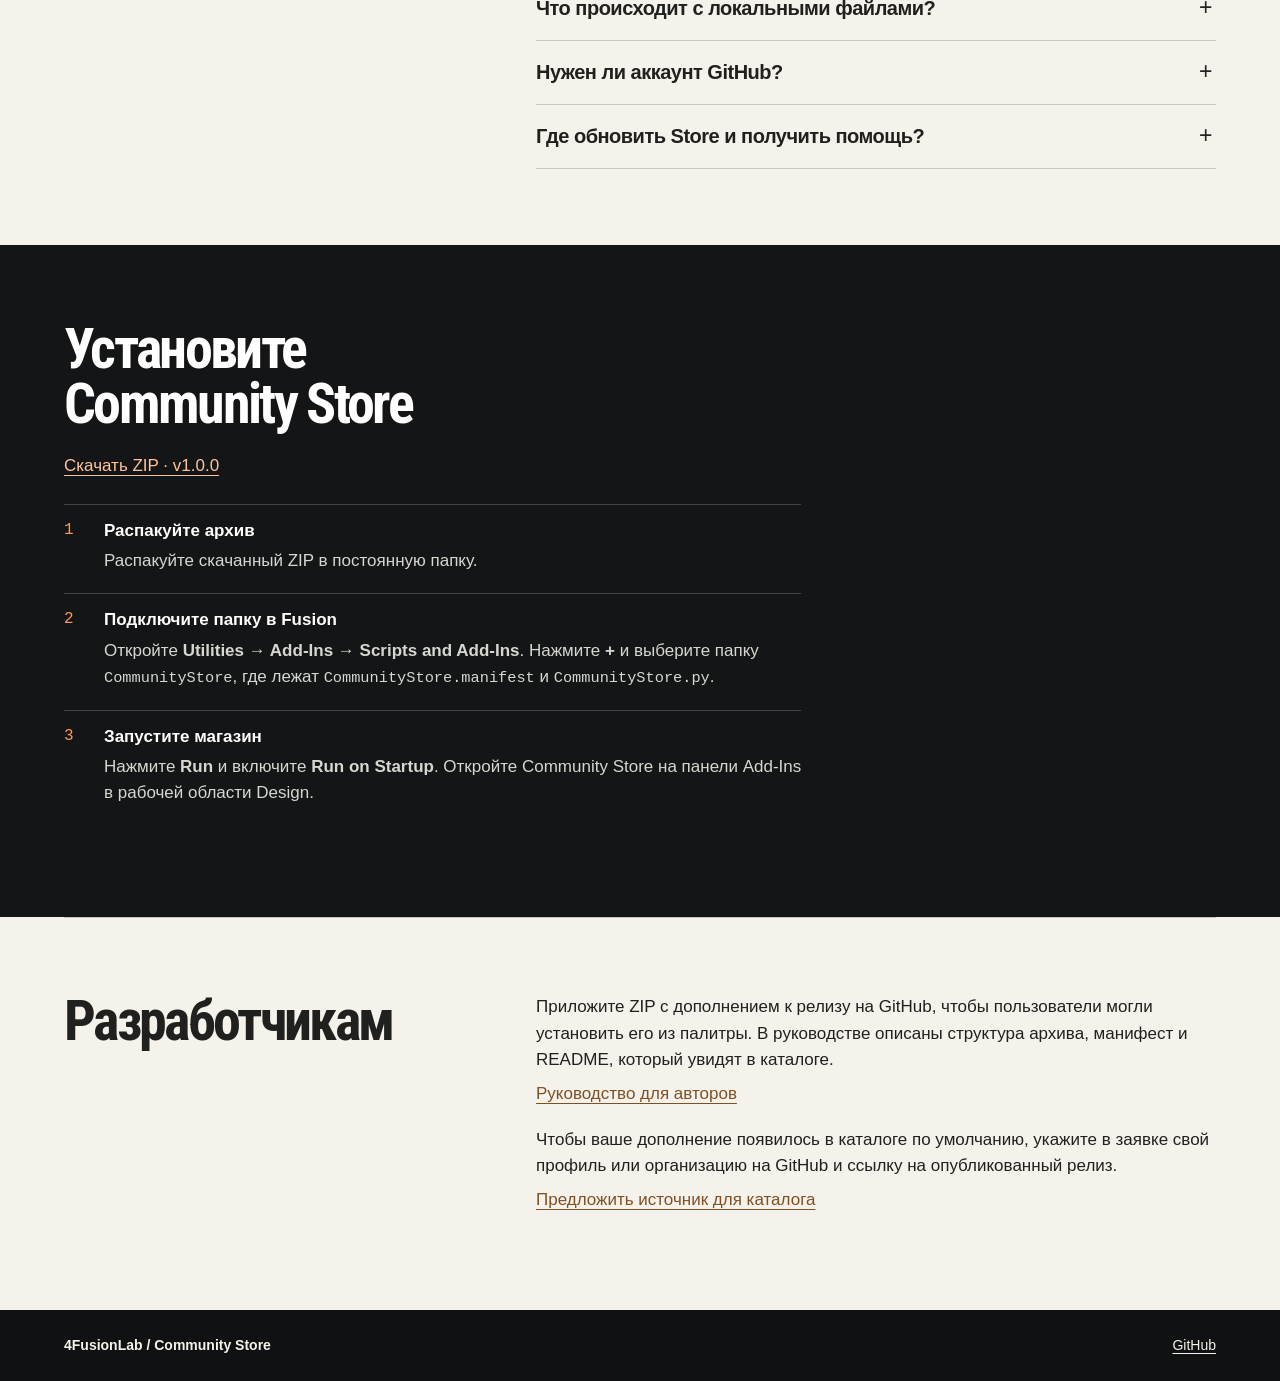
==== commit 9dbea5da: "test: verify Windows archive handling and record release acceptance" ====
--- a/docs/pages/ru/index.html
+++ b/docs/pages/ru/index.html
@@ -539,46 +539,13 @@
             <section id="install" class="installBand">
                 <div class="frame block">
                     <h2>Установите Community Store</h2>
-                    <p>
-                        Перед запуском установщика сохраните проект и закройте
-                        Fusion. После установки откройте магазин через Design →
-                        Utilities → Add-Ins → Community Store.
-                    </p>
-                    <h3 class="method">Установщик · рекомендуемый способ</h3>
-                    <div class="downloads">
-                        <div class="platform">
-                            <strong>Windows</strong
-                            ><small>Запустите файл Setup (.exe).</small
-                            ><a
-                                href="https://github.com/4FusionLab/CommunityStore/releases"
-                                data-installer="CommunityStore-Windows-Setup.exe"
-                                data-download="Скачать EXE"
-                                >Открыть релизы</a
-                            >
-                        </div>
-                        <div class="platform">
-                            <strong>macOS</strong
-                            ><small
-                                >Откройте DMG и запустите Install Community
-                                Store.</small
-                            ><a
-                                href="https://github.com/4FusionLab/CommunityStore/releases"
-                                data-installer="CommunityStore-macOS.dmg"
-                                data-download="Скачать DMG"
-                                >Открыть релизы</a
-                            >
-                        </div>
-                    </div>
-
-                    <details class="manual-guide">
-                        <summary>Установить вручную из ZIP</summary>
+                    <div class="manual-guide">
+                        <a class="manualZip" data-zip href="https://github.com/4FusionLab/CommunityStore/releases/download/v1.0.0/CommunityStore-1.0.0.zip">Скачать ZIP · v1.0.0</a>
                         <ol>
                             <li>
                                 <strong>Распакуйте архив</strong
                                 ><span
-                                    >Скачайте ZIP с дополнением Community Store из
-                                    стабильного релиза. Распакуйте его туда, где
-                                    будете хранить дополнение.</span
+                                    >Распакуйте скачанный ZIP в постоянную папку.</span
                                 >
                             </li>
                             <li>
@@ -603,13 +570,31 @@
                                 >
                             </li>
                         </ol>
-                        <a
-                            class="manualZip"
-                            data-zip
-                            href="https://github.com/4FusionLab/CommunityStore/releases"
-                            >Найти ZIP на GitHub</a
-                        >
-                    </details>
+                    </div>
+                    <div class="downloads" data-installers hidden>
+                        <div class="platform" hidden>
+                            <strong>Windows</strong
+                            ><small>Запустите файл Setup (.exe).</small
+                            ><a
+                                href="https://github.com/4FusionLab/CommunityStore/releases"
+                                data-installer="CommunityStore-Windows-Setup.exe"
+                                data-download="Скачать EXE"
+                                >Открыть релизы</a
+                            >
+                        </div>
+                        <div class="platform" hidden>
+                            <strong>macOS</strong
+                            ><small
+                                >Откройте DMG и запустите Install Community
+                                Store.</small
+                            ><a
+                                href="https://github.com/4FusionLab/CommunityStore/releases"
+                                data-installer="CommunityStore-macOS.dmg"
+                                data-download="Скачать DMG"
+                                >Открыть релизы</a
+                            >
+                        </div>
+                    </div>
                 </div>
             </section>
             <div class="frame">
--- a/docs/pages/style.css
+++ b/docs/pages/style.css
@@ -393,7 +393,7 @@
 }
 .downloads {
     display: grid;
-    grid-template-columns: repeat(2, minmax(0, 1fr));
+    grid-template-columns: repeat(auto-fit, minmax(min(100%, 240px), 1fr));
     gap: 1px;
     margin-top: 27px;
     background: #4e4e46;
@@ -405,6 +405,10 @@
     display: grid;
     justify-items: start;
     gap: 8px;
+}
+.downloads[hidden],
+.platform[hidden] {
+    display: none;
 }
 .platform small {
     color: #ccc8bb;
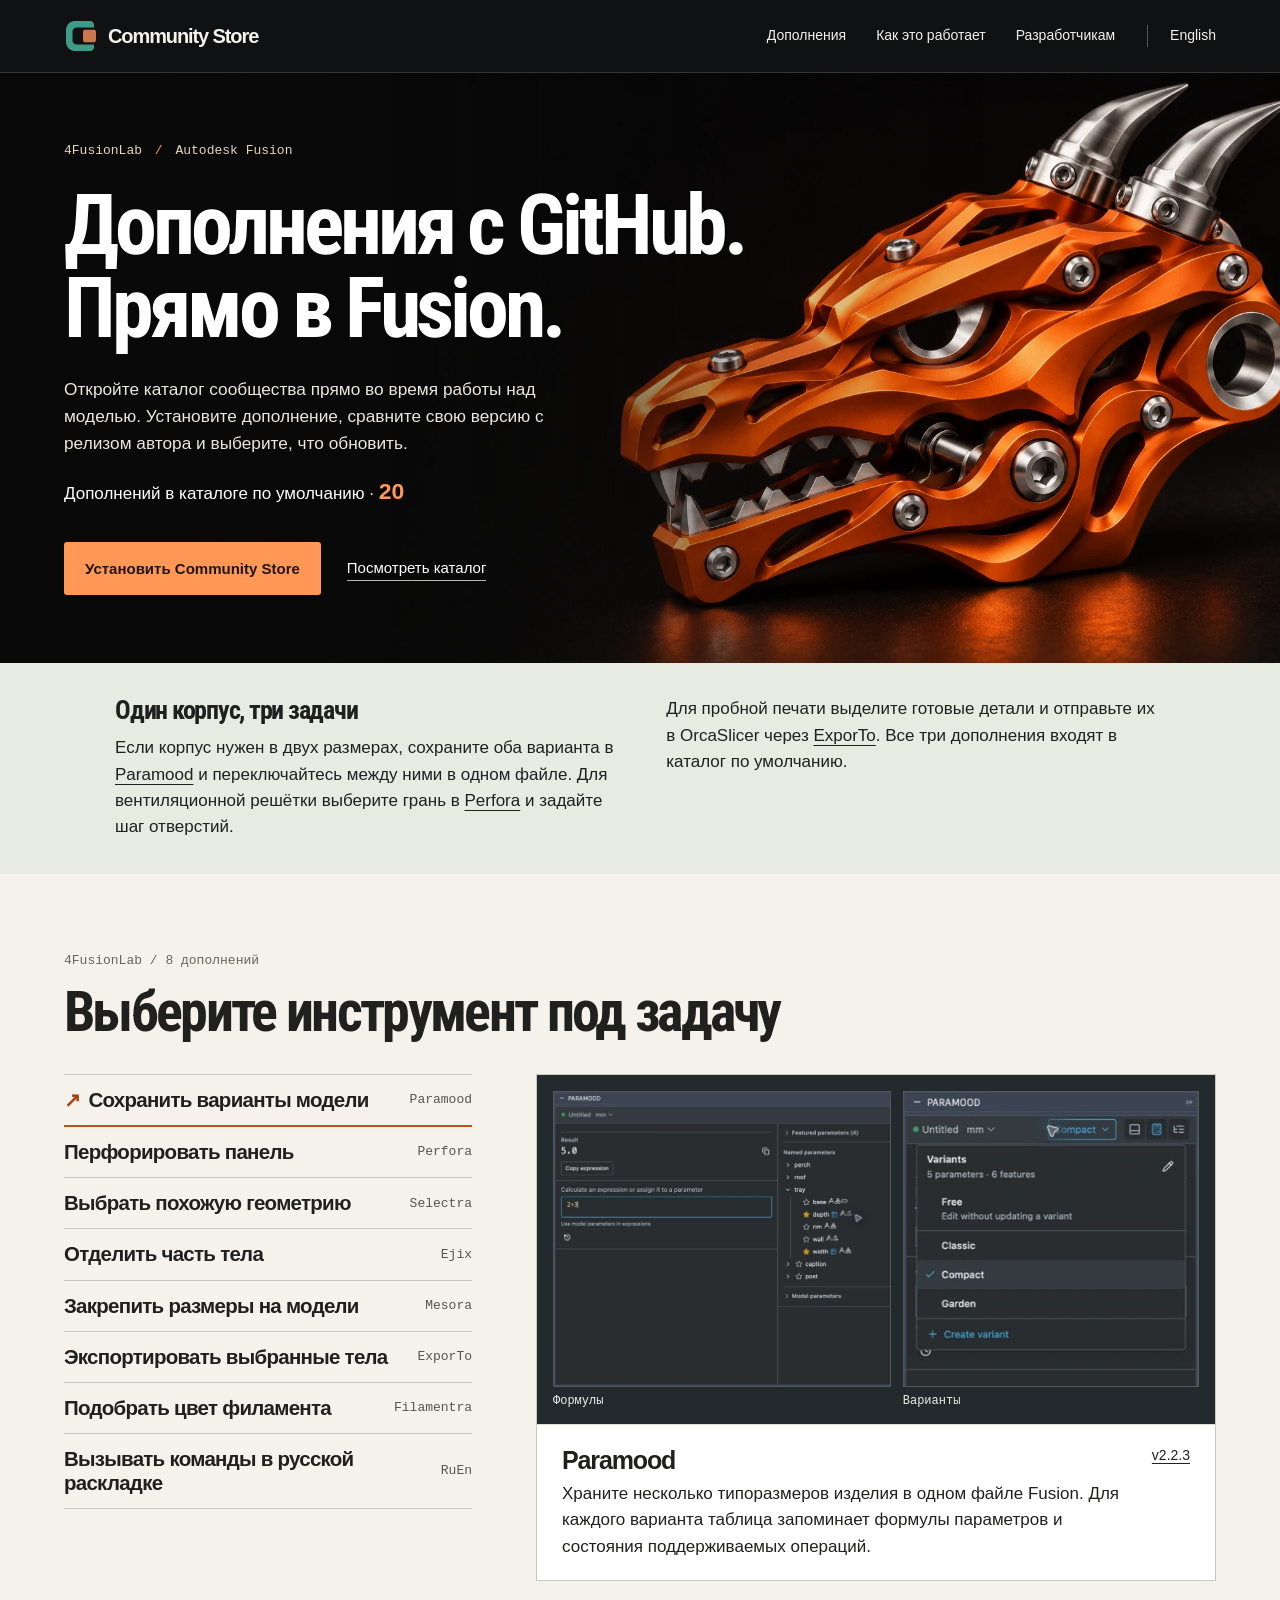
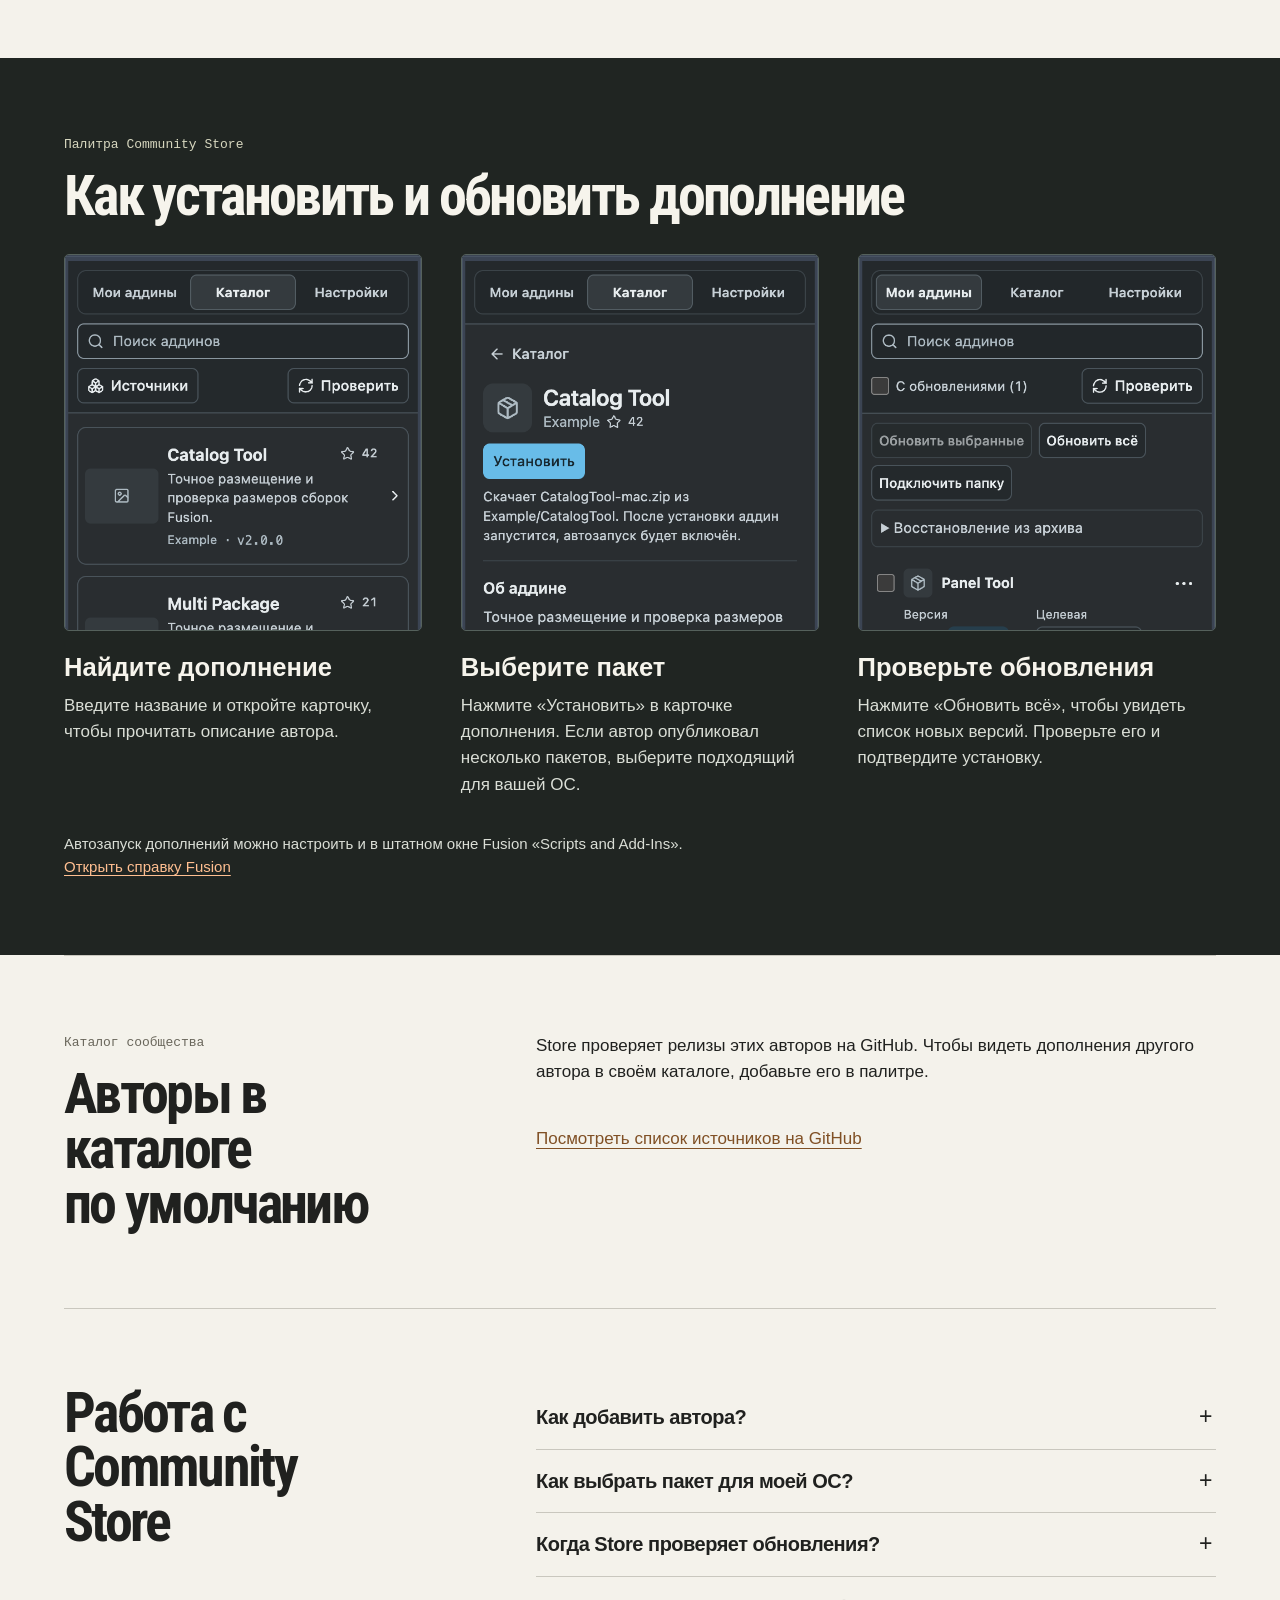
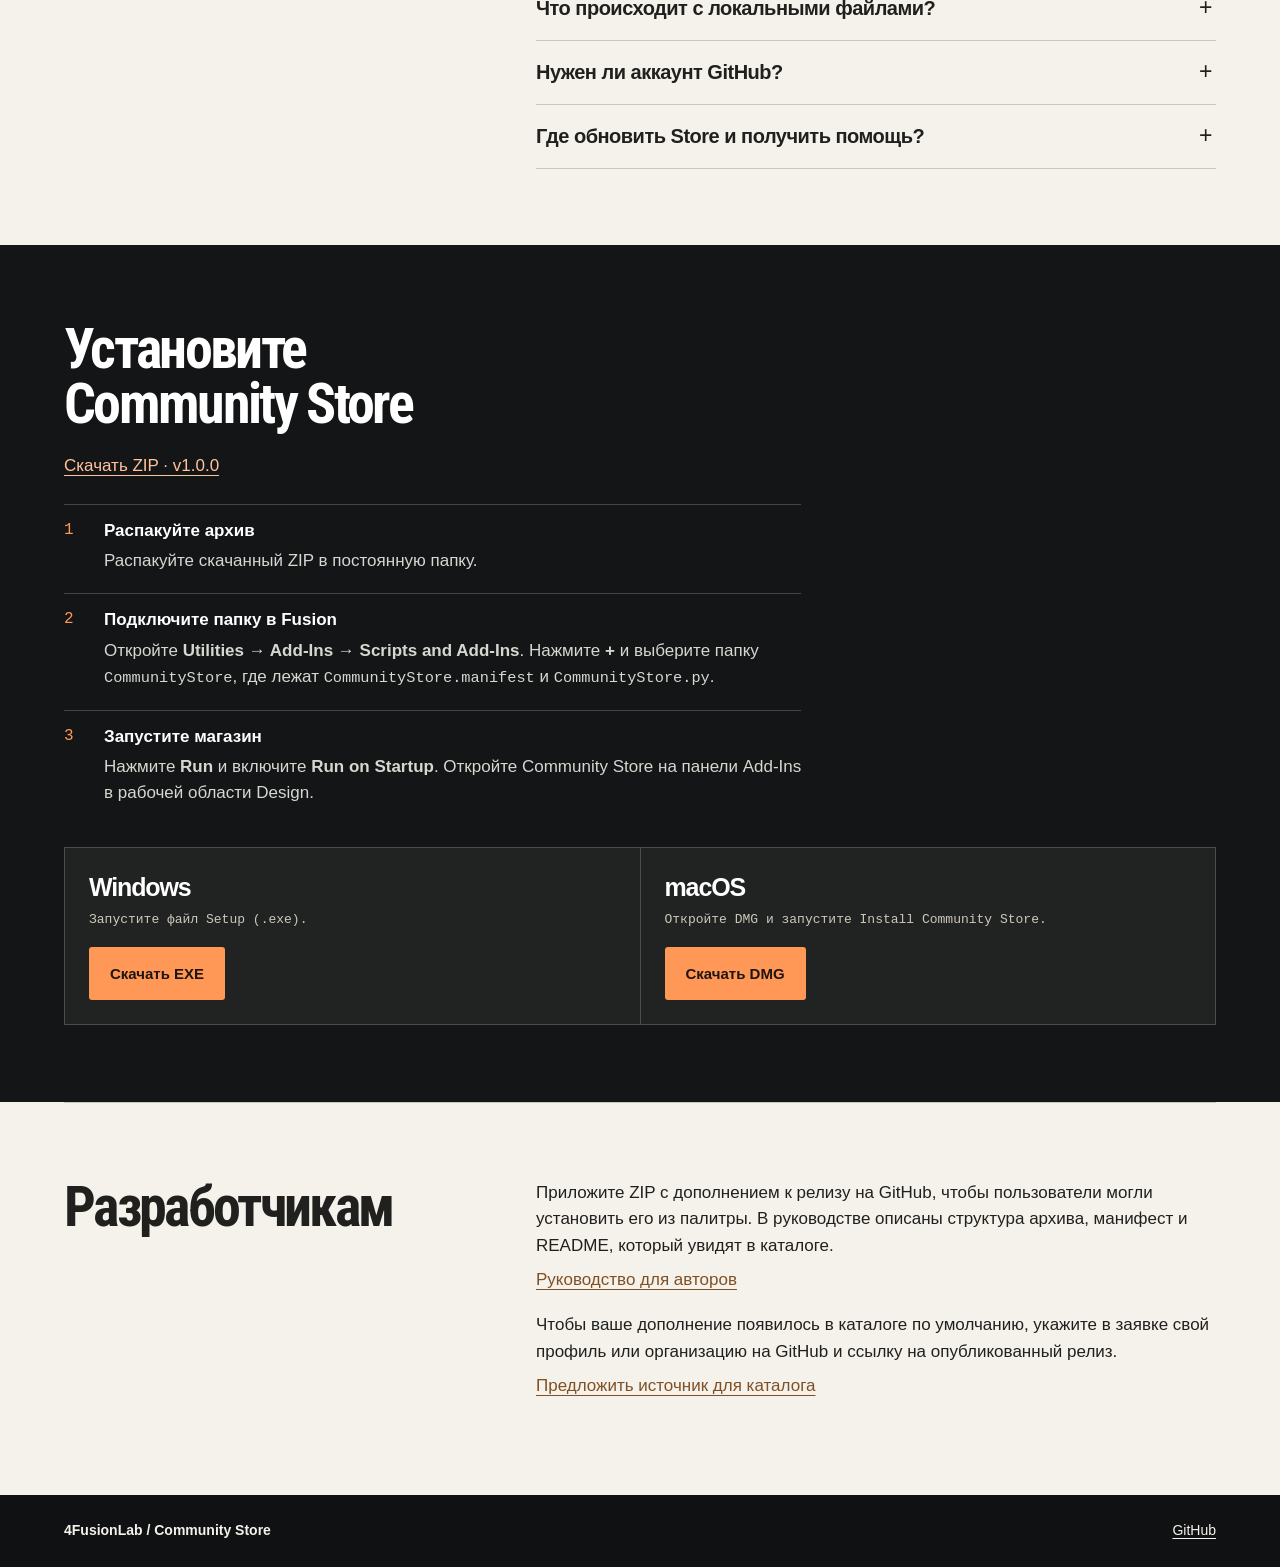
==== commit faeaef17: "feat(site): add direct Windows and macOS installer downloads" ====
--- a/docs/pages/ru/index.html
+++ b/docs/pages/ru/index.html
@@ -571,27 +571,23 @@
                             </li>
                         </ol>
                     </div>
-                    <div class="downloads" data-installers hidden>
-                        <div class="platform" hidden>
+                    <div class="downloads">
+                        <div class="platform">
                             <strong>Windows</strong
                             ><small>Запустите файл Setup (.exe).</small
                             ><a
-                                href="https://github.com/4FusionLab/CommunityStore/releases"
-                                data-installer="CommunityStore-Windows-Setup.exe"
-                                data-download="Скачать EXE"
-                                >Открыть релизы</a
+                                href="https://github.com/4FusionLab/CommunityStore/releases/download/v1.0.0/CommunityStore-Windows-Setup.exe"
+                                >Скачать EXE</a
                             >
                         </div>
-                        <div class="platform" hidden>
+                        <div class="platform">
                             <strong>macOS</strong
                             ><small
                                 >Откройте DMG и запустите Install Community
                                 Store.</small
                             ><a
-                                href="https://github.com/4FusionLab/CommunityStore/releases"
-                                data-installer="CommunityStore-macOS.dmg"
-                                data-download="Скачать DMG"
-                                >Открыть релизы</a
+                                href="https://github.com/4FusionLab/CommunityStore/releases/download/v1.0.0/CommunityStore-macOS.dmg"
+                                >Скачать DMG</a
                             >
                         </div>
                     </div>
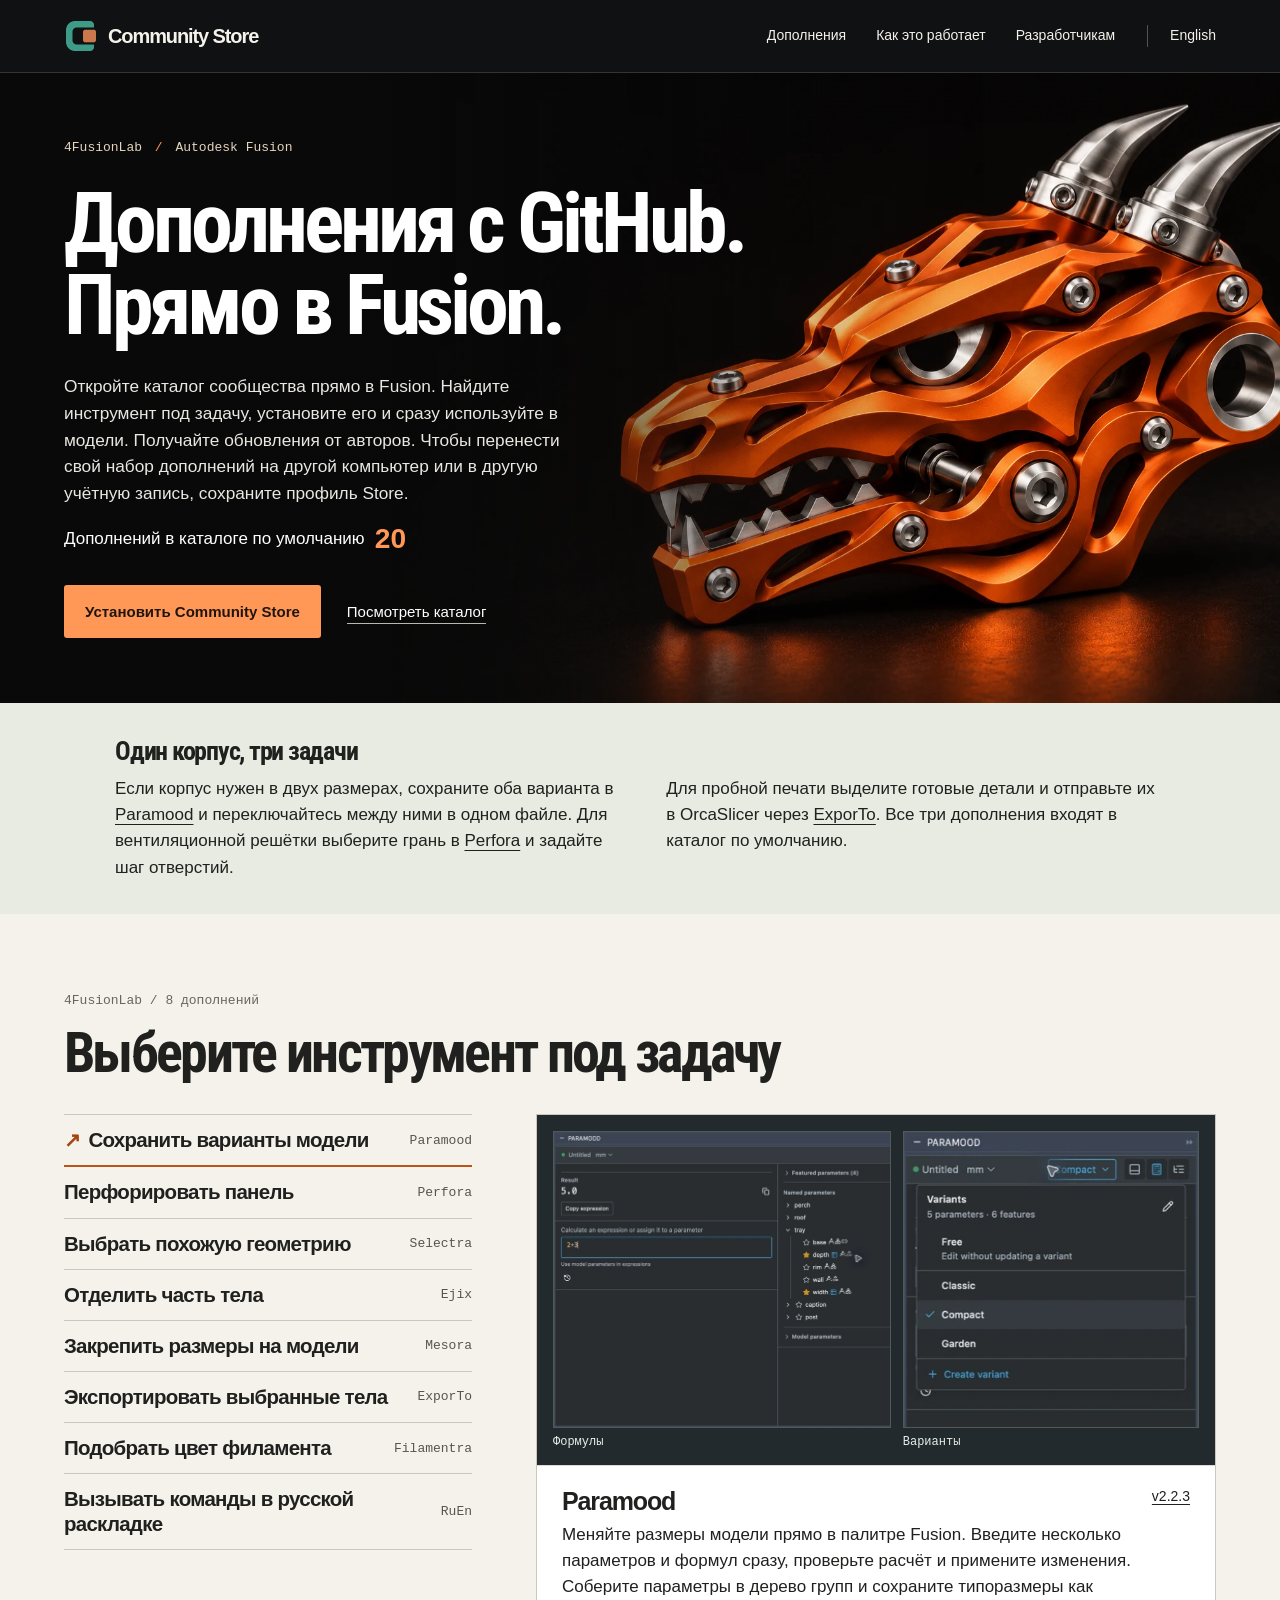
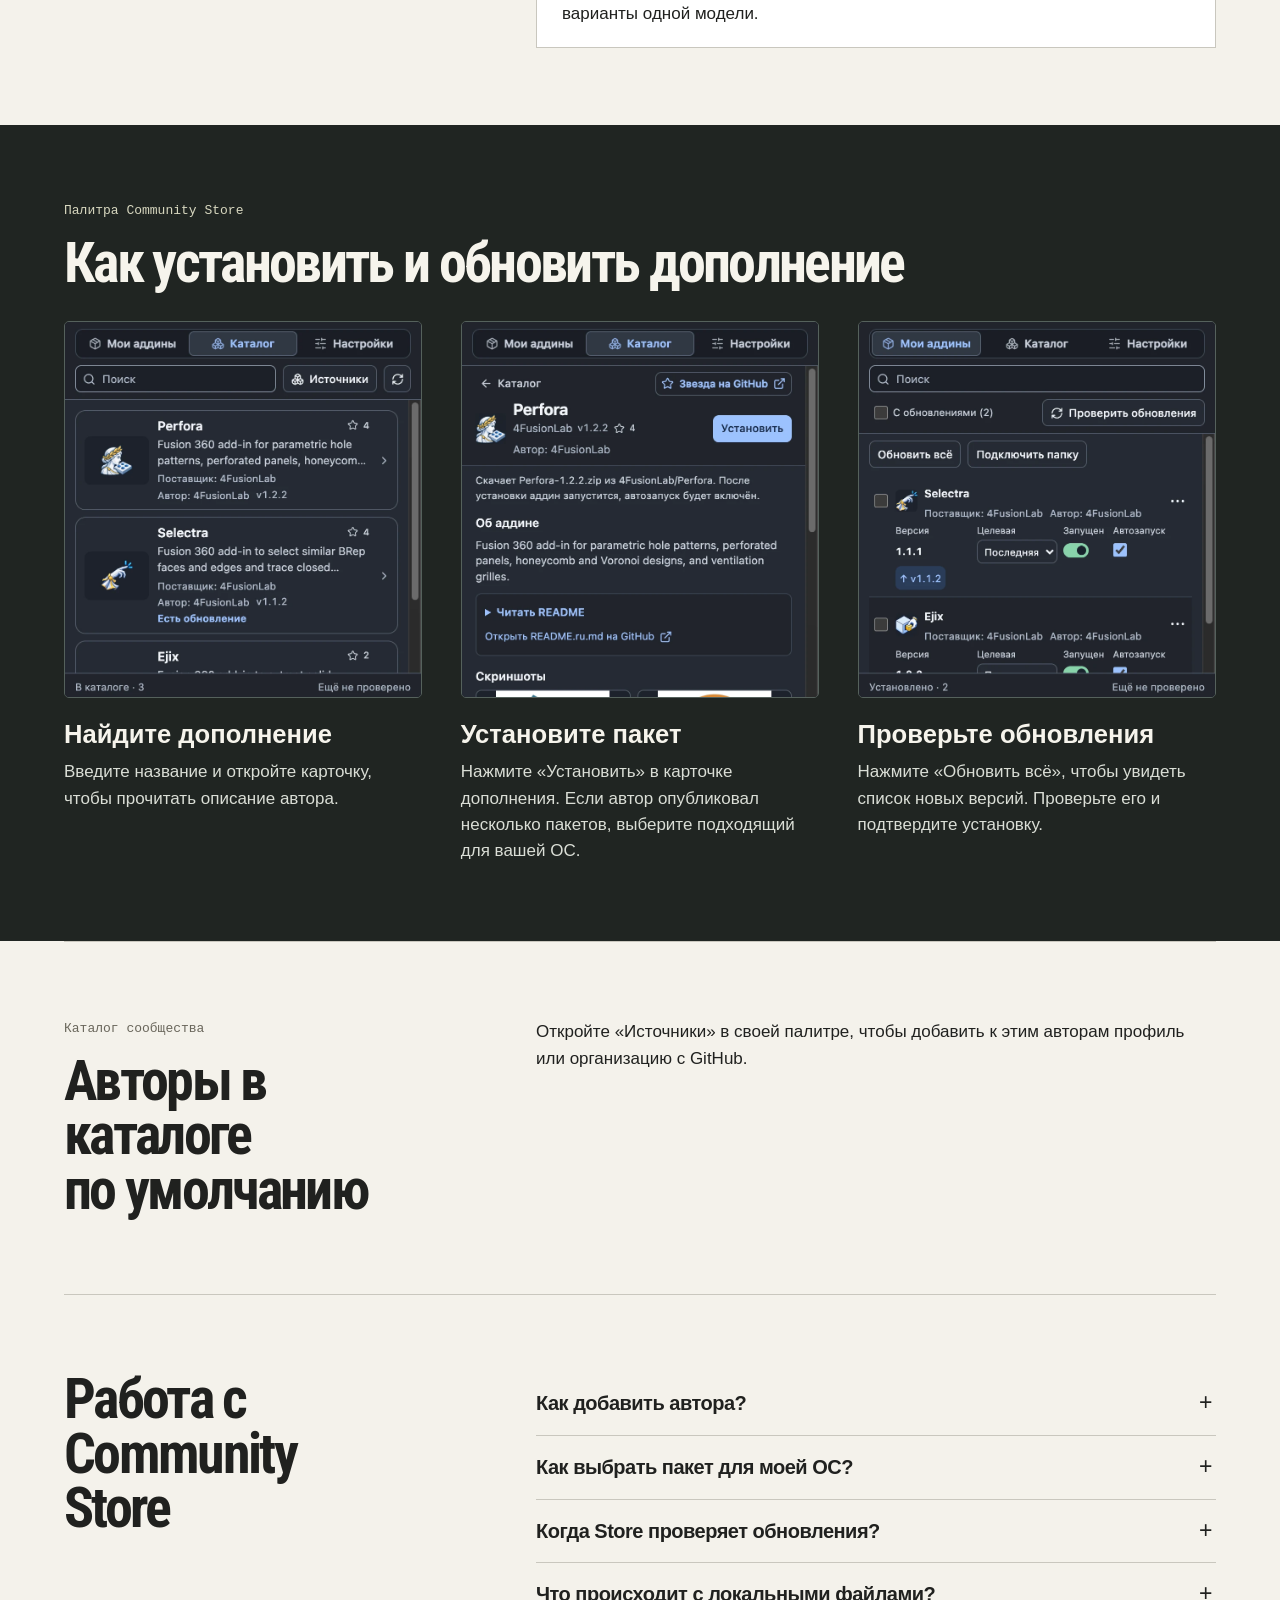
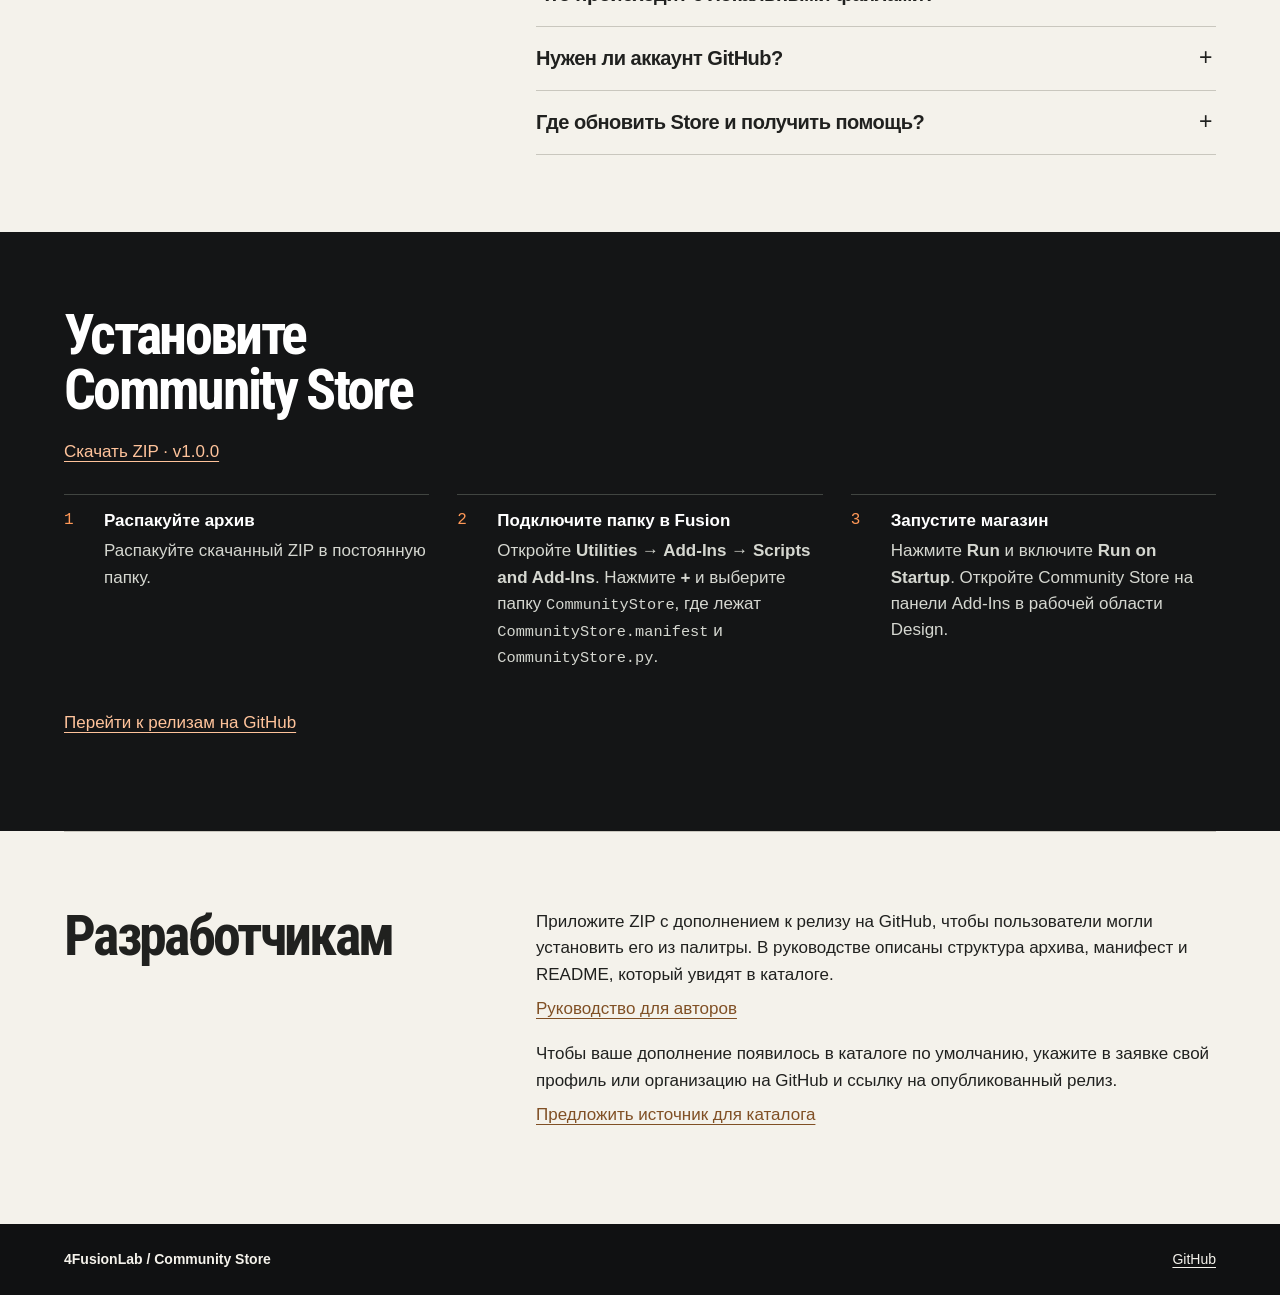
==== commit 31e6edee: "docs(site): present community add-ins and refresh palette tour" ====
--- a/docs/pages/ru/index.html
+++ b/docs/pages/ru/index.html
@@ -101,13 +101,14 @@
                     </p>
                     <h1>Дополнения с GitHub.<br />Прямо в Fusion.</h1>
                     <p class="lead">
-                        Откройте каталог сообщества прямо во время работы над
-                        моделью. Установите дополнение, сравните свою версию с
-                        релизом автора и выберите, что обновить.
+                        Откройте каталог сообщества прямо в Fusion. Найдите инструмент под
+                        задачу, установите его и сразу используйте в модели. Получайте
+                        обновления от авторов. Чтобы перенести свой набор дополнений на другой
+                        компьютер или в другую учётную запись, сохраните профиль Store.
                     </p>
                     <p class="catalog-stat">
                         <a href="#sources"
-                            >Дополнений в каталоге по умолчанию ·
+                            >Дополнений в каталоге по умолчанию
                             <strong data-catalog-count>20</strong></a
                         >
                     </p>
@@ -121,22 +122,18 @@
             <section class="community" id="community">
                 <div class="frame block">
                     <div class="directory">
-                        <div>
-                            <h2>Один корпус, три задачи</h2>
-                            <p>
+                        <h2>Один корпус, три задачи</h2>
+                        <p>
                                 Если корпус нужен в двух размерах, сохраните оба
                                 варианта в <a href="#paramood">Paramood</a> и переключайтесь между ними в одном файле. Для
                                 вентиляционной решётки выберите грань в
                                 <a href="#perfora">Perfora</a> и задайте шаг отверстий.
                             </p>
-                        </div>
-                        <div>
-                            <p>
+                        <p>
                                 Для пробной печати выделите готовые детали и
                                 отправьте их в OrcaSlicer через
                                 <a href="#exporto">ExporTo</a>. Все три дополнения входят в каталог по умолчанию.
                             </p>
-                        </div>
                     </div>
                 </div>
             </section>
@@ -196,10 +193,11 @@
                                 <div>
                                     <h3>Paramood</h3>
                                     <p>
-                                        Храните несколько типоразмеров изделия в одном
-                                        файле Fusion. Для каждого варианта таблица
-                                        запоминает формулы параметров и состояния
-                                        поддерживаемых операций.
+                                        Меняйте размеры модели прямо в палитре Fusion. Введите
+                                        несколько параметров и формул сразу, проверьте расчёт
+                                        и примените изменения. Соберите параметры в дерево
+                                        групп и сохраните типоразмеры как варианты одной
+                                        модели.
                                     </p>
                                 </div>
                                 <a
@@ -221,10 +219,11 @@
                                 <div>
                                     <h3>Perfora</h3>
                                     <p>
-                                        Постройте вентиляционную решётку на грани
-                                        панели. Задайте шаг, толщину перемычек и отступ
-                                        от кромки. Сравните два рисунка перфорации —
-                                        соты и ячейки Вороного.
+                                        Превратите грань в вентиляционную решётку или
+                                        перфорированную панель. Выбирайте из 12 форм
+                                        отверстий, пробуйте радиальные раскладки, соты и
+                                        ячейки Вороного. Меняйте шаг, толщину перемычек и
+                                        отступ от края прямо в предпросмотре.
                                     </p>
                                 </div>
                                 <a
@@ -246,10 +245,11 @@
                                 <div>
                                     <h3>Selectra</h3>
                                     <p>
-                                        Укажите стенку одного отверстия, чтобы выбрать
-                                        похожие грани во всей модели. Для работы с
-                                        контуром соберите замкнутую цепочку из рёбер
-                                        нескольких тел.
+                                        Укажите одну грань или ребро по образцу. Selectra
+                                        подсветит похожие элементы во всей модели. Уточните
+                                        диапазон и передайте готовую выборку в следующую
+                                        операцию Fusion. Для замкнутого контура достаточно
+                                        указать начальное ребро.
                                     </p>
                                 </div>
                                 <a
@@ -280,11 +280,10 @@
                                 <div>
                                     <h3>Ejix</h3>
                                     <p>
-                                        Выберите замкнутый профиль и задайте глубину, на
-                                        которую нужно отделить часть тела. На схеме
-                                        разрез доходит до середины куба. Получаются два
-                                        тела — куб с глухим карманом и сердцевина,
-                                        повторяющая его форму.
+                                        Разделите сложную модель на детали. Очертите нужный
+                                        объём профилем эскиза или выберите плоскую грань.
+                                        Задайте глубину либо границу по объекту, затем
+                                        извлеките объём в отдельное тело или компонент.
                                     </p>
                                 </div>
                                 <a
@@ -302,10 +301,11 @@
                                 <div>
                                     <h3>Mesora</h3>
                                     <p>
-                                        Закрепите справочные размеры на геометрии и
-                                        выберите, какие из них показывать. Расстояния,
-                                        углы и диаметры пересчитываются при изменении
-                                        модели.
+                                        При подготовке к обработке выведите нужные размеры
+                                        прямо на 3D-модель. Расставьте подписи расстояний,
+                                        диаметров и углов там, где удобно их читать.
+                                        Показывайте размеры по одному или весь набор сразу.
+                                        Значения обновляются вместе с геометрией.
                                     </p>
                                 </div>
                                 <a
@@ -323,11 +323,10 @@
                                 <div>
                                     <h3>ExporTo</h3>
                                     <p>
-                                        Выделите тела и откройте контекстное меню
-                                        Fusion. Можно передать 3MF в OrcaSlicer, открыть
-                                        STL в Blender или сохранить STEP для другой
-                                        САПР. При совместном экспорте тела сохраняют
-                                        взаимное положение.
+                                        Отправьте выбранные тела в OrcaSlicer в формате STEP
+                                        прямо из контекстного меню Fusion. При совместном
+                                        экспорте детали сохранят взаимное положение. Здесь же
+                                        можно передать 3MF в слайсер или STL в Blender.
                                     </p>
                                 </div>
                                 <a
@@ -367,9 +366,10 @@
                                 <div>
                                     <h3>RuEn</h3>
                                     <p>
-                                        Назначенные буквенные команды Fusion работают и
-                                        в русской раскладке. Например, клавиша «Д»
-                                        вызывает команду, назначенную на L.
+                                        RuEn решает давнюю проблему Fusion с горячими
+                                        клавишами в русской раскладке. Нажмите «Д», и Fusion
+                                        выполнит команду, назначенную на L. Привычные
+                                        сочетания работают без переключения языка.
                                     </p>
                                 </div>
                                 <a
@@ -392,9 +392,9 @@
                                 <img
                                     loading="lazy"
                                     src="../assets/palette-catalog-ru.webp"
-                                    width="640"
-                                    height="750"
-                                    alt="Результаты поиска в каталоге дополнений"
+                                    width="840"
+                                    height="892"
+                                    alt="Каталог 4FusionLab с логотипами Perfora и Selectra"
                                 />
                             </div>
                             <figcaption>
@@ -410,13 +410,13 @@
                                 <img
                                     loading="lazy"
                                     src="../assets/palette-single-install-ru.webp"
-                                    width="640"
-                                    height="705"
-                                    alt="Карточка дополнения с кнопкой установки"
+                                    width="840"
+                                    height="892"
+                                    alt="Карточка Perfora с кнопкой установки"
                                 />
                             </div>
                             <figcaption>
-                                <h3>Выберите пакет</h3>
+                                <h3>Установите пакет</h3>
                                 <p>
                                     Нажмите «Установить» в карточке дополнения. Если
                                     автор опубликовал несколько пакетов, выберите
@@ -429,9 +429,9 @@
                                 <img
                                     loading="lazy"
                                     src="../assets/palette-installed-ru.webp"
-                                    width="640"
-                                    height="765"
-                                    alt="Установленные дополнения, версии и параметры автозапуска"
+                                    width="840"
+                                    height="892"
+                                    alt="Обновления Selectra и Ejix в списке установленных дополнений"
                                 />
                             </div>
                             <figcaption>
@@ -444,14 +444,6 @@
                             </figcaption>
                         </figure>
                     </div>
-                    <p class="native-note">
-                        Автозапуск дополнений можно настроить и в штатном окне Fusion
-                        «Scripts and Add-Ins».
-                        <a
-                            href="https://help.autodesk.com/cloudhelp/ENU/Fusion-Model/files/SLD-ADD-IN-TOOLS.htm"
-                            >Открыть справку Fusion</a
-                        >
-                    </p>
                 </div>
             </section>
             <section class="frame block info" id="sources">
@@ -461,16 +453,9 @@
                 </div>
                 <div>
                     <p>
-                        Store проверяет релизы этих авторов на GitHub. Чтобы видеть
-                        дополнения другого автора в своём каталоге, добавьте его в
-                        палитре.
+                        Откройте «Источники» в своей палитре, чтобы добавить к этим авторам профиль или организацию с GitHub.
                     </p>
                     <ul data-owners></ul>
-                    <a
-                        data-source-config
-                        href="https://raw.githubusercontent.com/4FusionLab/CommunityStore/refs/heads/main/trusted-stores.json"
-                        >Посмотреть список источников на GitHub</a
-                    >
                 </div>
             </section>
             <section class="frame block info">
@@ -570,24 +555,29 @@
                                 >
                             </li>
                         </ol>
-                    </div>
-                    <div class="downloads">
-                        <div class="platform">
+                        <a class="manualZip" href="https://github.com/4FusionLab/CommunityStore/releases">Перейти к релизам на GitHub</a>
+                    </div>
+                    <div class="downloads" data-installers hidden>
+                        <div class="platform" hidden>
                             <strong>Windows</strong
                             ><small>Запустите файл Setup (.exe).</small
                             ><a
-                                href="https://github.com/4FusionLab/CommunityStore/releases/download/v1.0.0/CommunityStore-Windows-Setup.exe"
-                                >Скачать EXE</a
+                                href="https://github.com/4FusionLab/CommunityStore/releases"
+                                data-installer="CommunityStore-Windows-Setup.exe"
+                                data-download="Скачать EXE"
+                                >Открыть релизы</a
                             >
                         </div>
-                        <div class="platform">
+                        <div class="platform" hidden>
                             <strong>macOS</strong
                             ><small
                                 >Откройте DMG и запустите Install Community
                                 Store.</small
                             ><a
-                                href="https://github.com/4FusionLab/CommunityStore/releases/download/v1.0.0/CommunityStore-macOS.dmg"
-                                >Скачать DMG</a
+                                href="https://github.com/4FusionLab/CommunityStore/releases"
+                                data-installer="CommunityStore-macOS.dmg"
+                                data-download="Скачать DMG"
+                                >Открыть релизы</a
                             >
                         </div>
                     </div>
--- a/docs/pages/style.css
+++ b/docs/pages/style.css
@@ -737,11 +737,12 @@
     margin-top: 42px;
     display: grid;
     grid-template-columns: 1fr 1fr;
-    gap: 5%;
+    gap: 0 5%;
     max-width: 1050px;
     margin-inline: auto;
 }
 .directory h2 {
+    grid-column: 1 / -1;
     font-size: 26px;
     line-height: 1.12;
     margin-bottom: 10px;
@@ -878,12 +879,16 @@
     margin-top: 18px;
 }
 .catalog-stat a {
+    display: inline-flex;
+    align-items: center;
+    gap: 0.6em;
     color: inherit;
     text-decoration: none;
 }
 .catalog-stat strong {
     color: var(--orange);
-    font-size: 1.35em;
+    font-size: clamp(26px, 2.2vw, 36px);
+    line-height: 1;
 }
 .catalog-stat small {
     display: block;
@@ -959,7 +964,16 @@
     counter-reset: manual;
     margin: 4px 0 20px;
     padding: 0;
-    max-width: 78ch;
+}
+@media (min-width: 820px) {
+    .manual-guide ol {
+        display: grid;
+        grid-template-columns: repeat(3, minmax(0, 1fr));
+        gap: 28px;
+    }
+    .manual-guide li {
+        align-content: start;
+    }
 }
 .manual-guide li {
     counter-increment: manual;
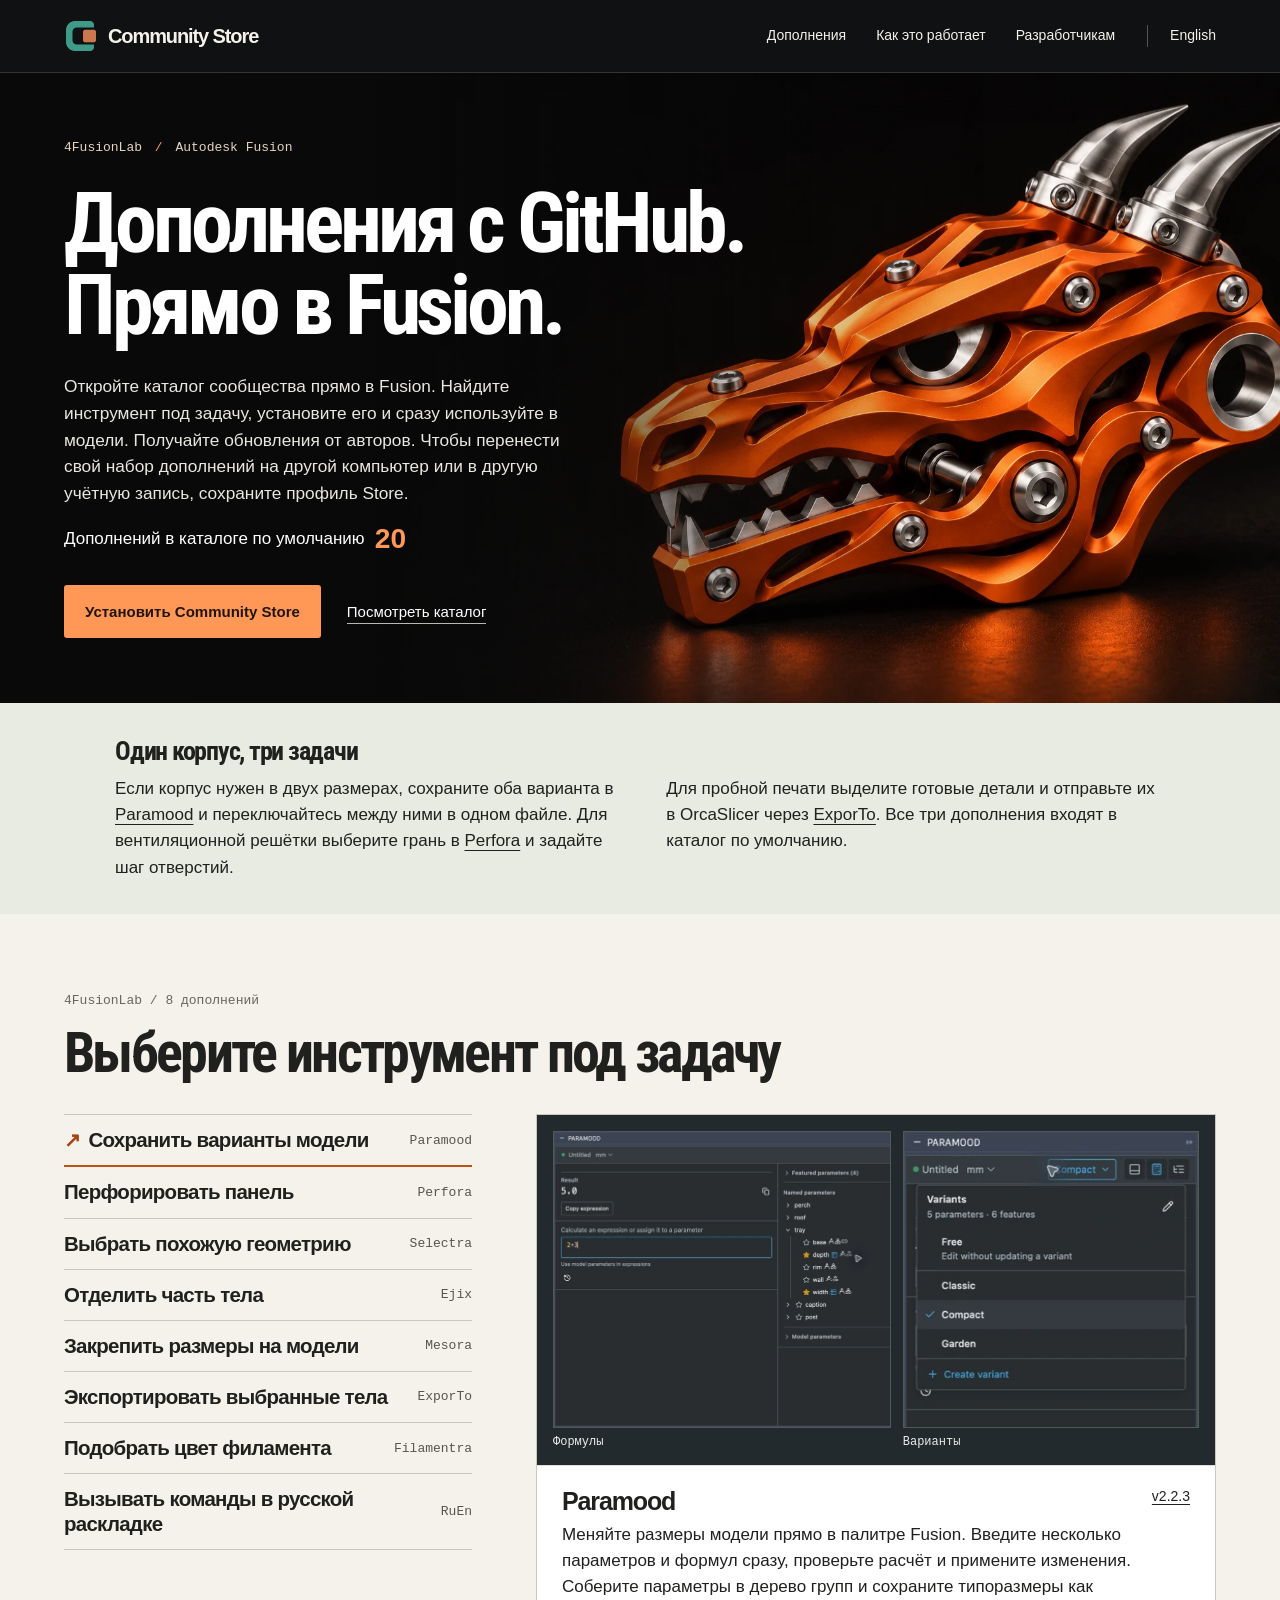
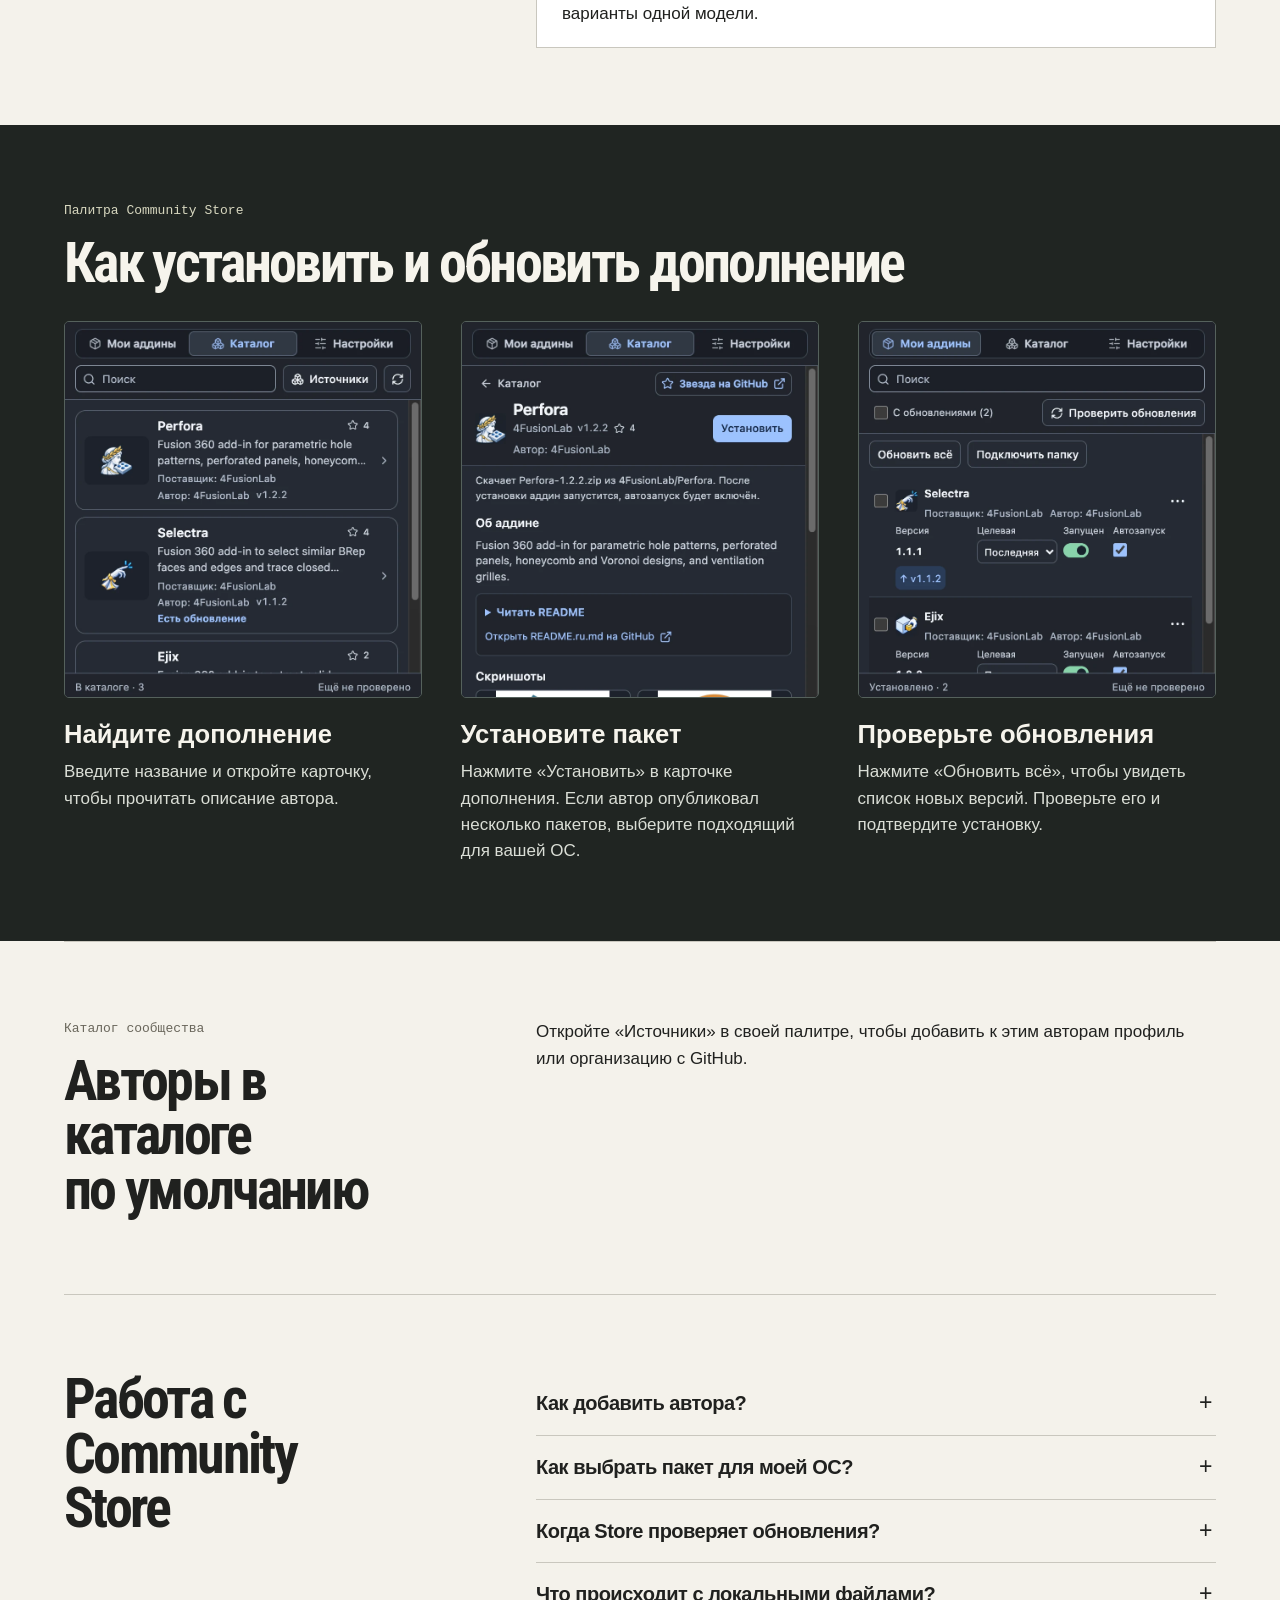
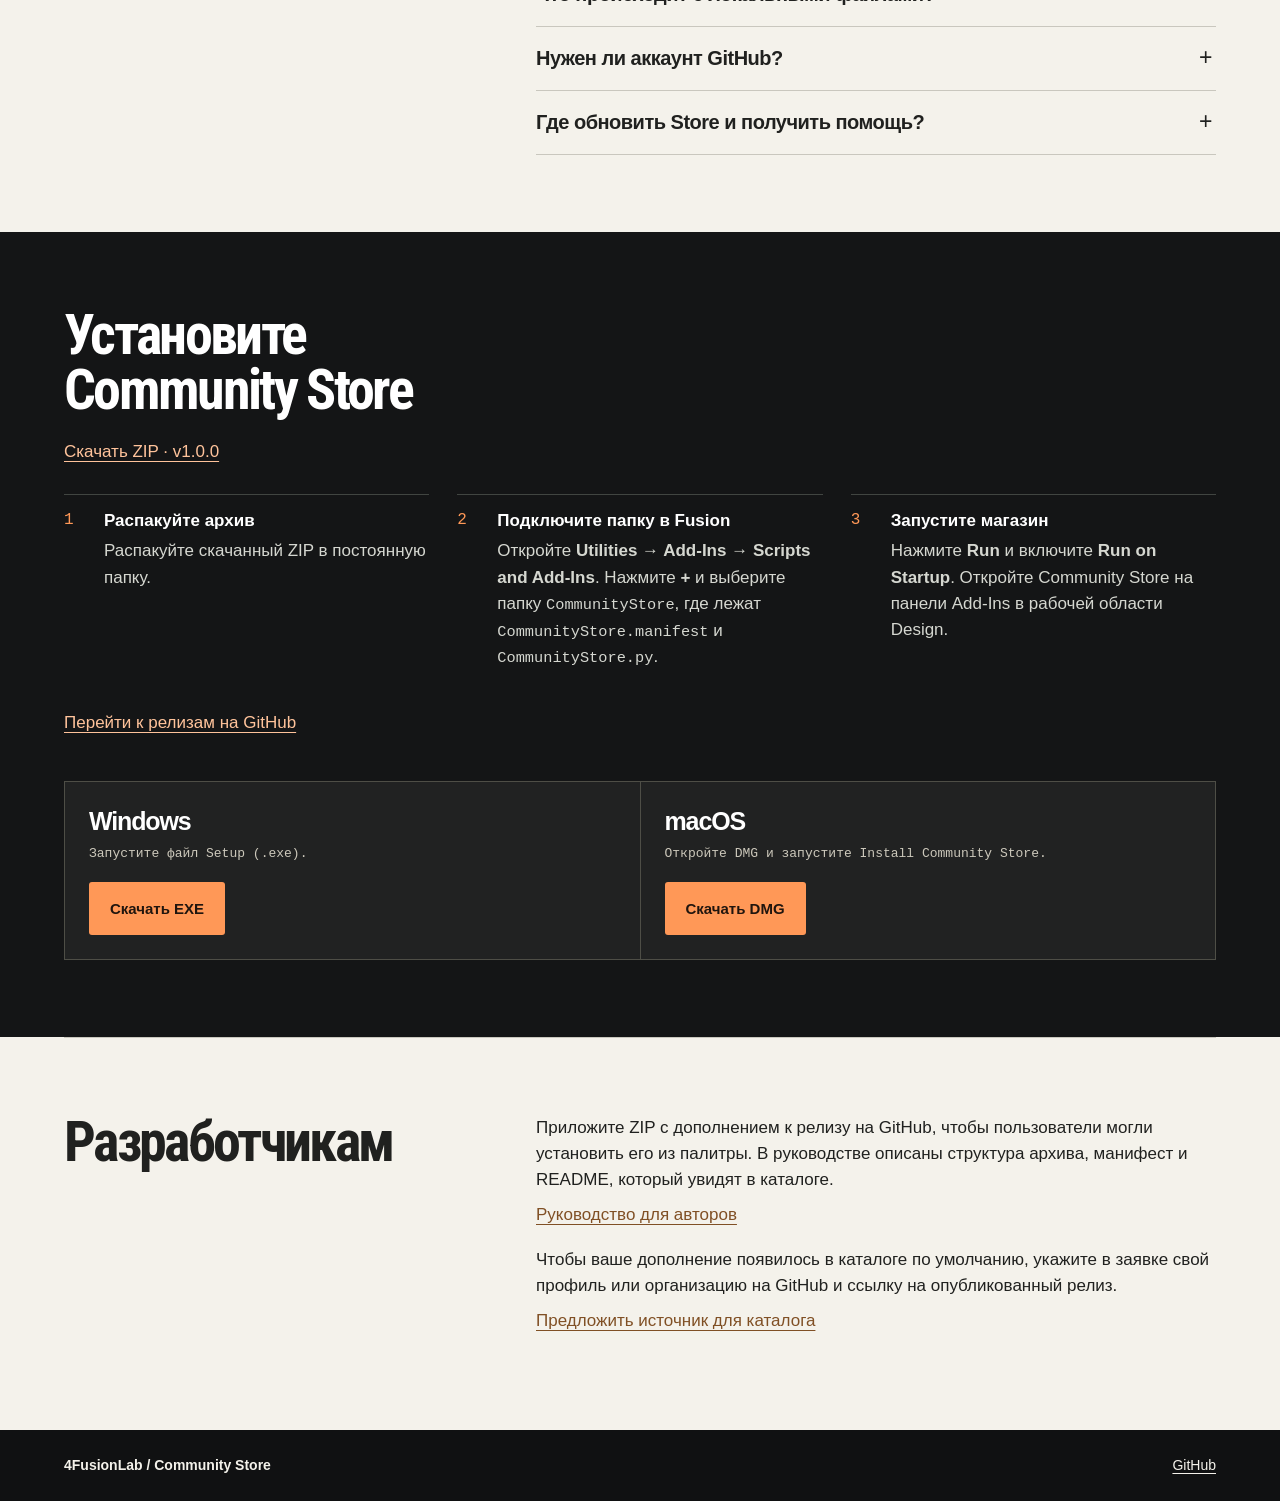
==== commit 3464b4b4: "feat(site): publish Windows and macOS installer downloads (#2) Add permanent download links for the " ====
--- a/docs/pages/ru/index.html
+++ b/docs/pages/ru/index.html
@@ -557,27 +557,23 @@
                         </ol>
                         <a class="manualZip" href="https://github.com/4FusionLab/CommunityStore/releases">Перейти к релизам на GitHub</a>
                     </div>
-                    <div class="downloads" data-installers hidden>
-                        <div class="platform" hidden>
+                    <div class="downloads">
+                        <div class="platform">
                             <strong>Windows</strong
                             ><small>Запустите файл Setup (.exe).</small
                             ><a
-                                href="https://github.com/4FusionLab/CommunityStore/releases"
-                                data-installer="CommunityStore-Windows-Setup.exe"
-                                data-download="Скачать EXE"
-                                >Открыть релизы</a
+                                href="https://github.com/4FusionLab/CommunityStore/releases/download/v1.0.0/CommunityStore-Windows-Setup.exe"
+                                >Скачать EXE</a
                             >
                         </div>
-                        <div class="platform" hidden>
+                        <div class="platform">
                             <strong>macOS</strong
                             ><small
                                 >Откройте DMG и запустите Install Community
                                 Store.</small
                             ><a
-                                href="https://github.com/4FusionLab/CommunityStore/releases"
-                                data-installer="CommunityStore-macOS.dmg"
-                                data-download="Скачать DMG"
-                                >Открыть релизы</a
+                                href="https://github.com/4FusionLab/CommunityStore/releases/download/v1.0.0/CommunityStore-macOS.dmg"
+                                >Скачать DMG</a
                             >
                         </div>
                     </div>
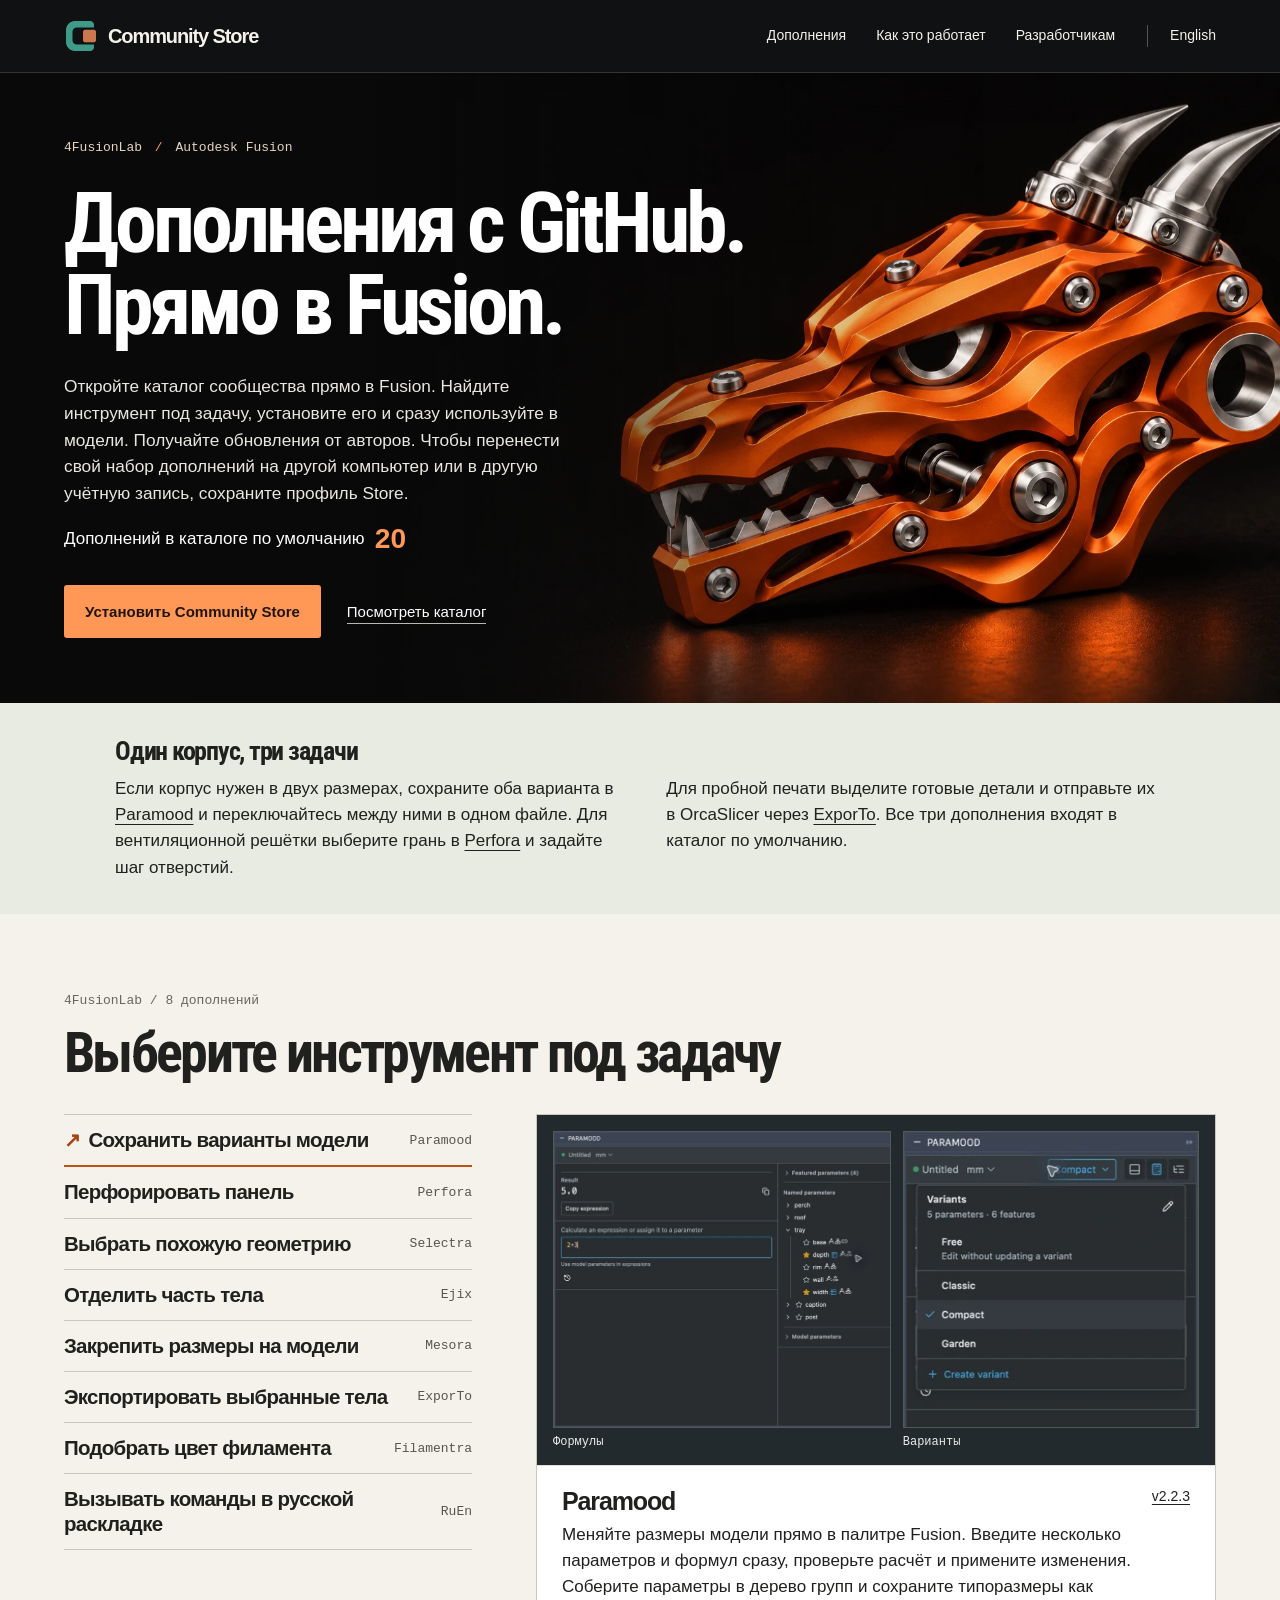
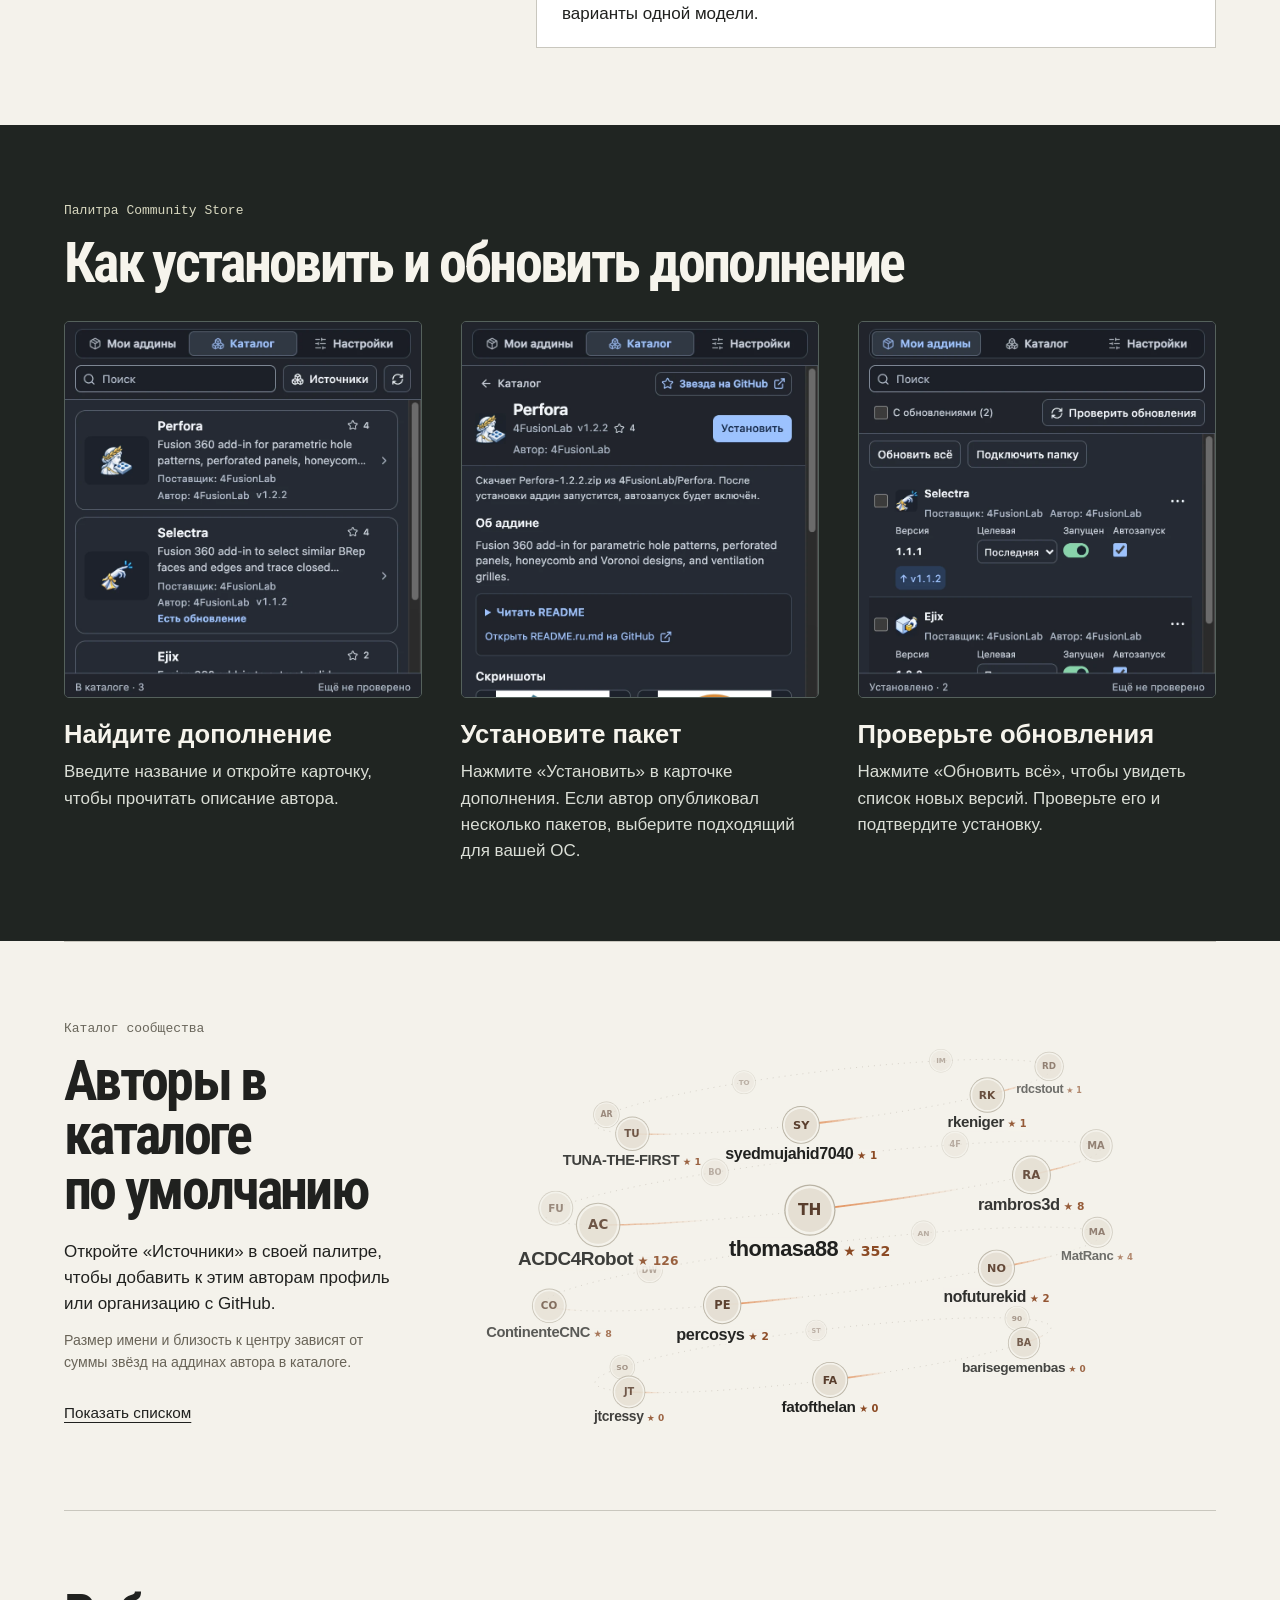
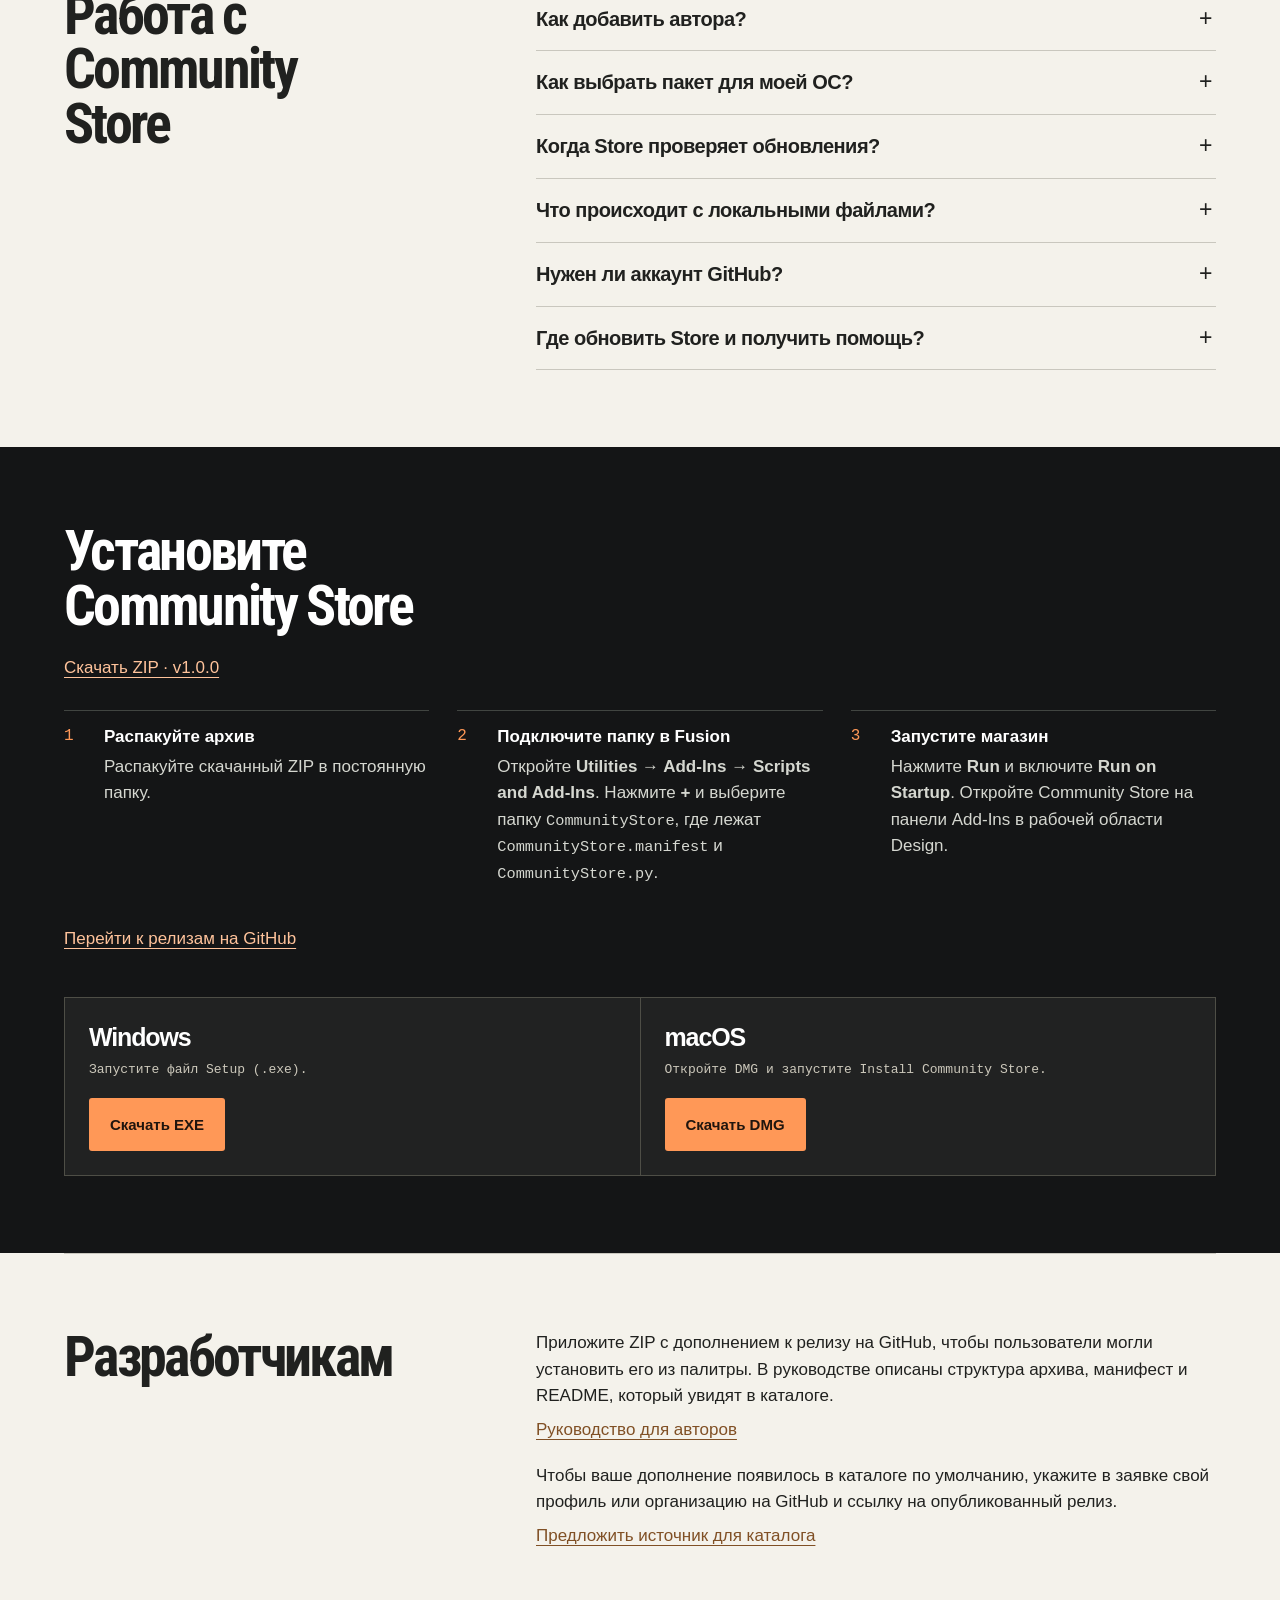
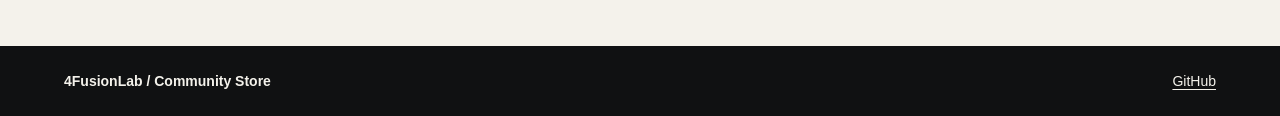
==== commit fab5c7a8: "feat(site): animate catalog authors by automatically aggregated GitHub stars" ====
--- a/docs/pages/ru/index.html
+++ b/docs/pages/ru/index.html
@@ -48,6 +48,7 @@
         <meta name="twitter:card" content="summary_large_image" />
         <link rel="icon" href="../assets/mark.png" />
         <link rel="stylesheet" href="../style.css" />
+        <script defer src="../author-stars.js"></script>
         <script defer src="../views.js"></script>
         <script type="application/ld+json">
             {
@@ -450,11 +451,14 @@
                 <div>
                     <p class="label">Каталог сообщества</p>
                     <h2>Авторы в каталоге по умолчанию</h2>
-                </div>
-                <div>
-                    <p>
+                    <p class="source-copy">
                         Откройте «Источники» в своей палитре, чтобы добавить к этим авторам профиль или организацию с GitHub.
                     </p>
+                    <p class="source-key">Размер имени и близость к центру зависят от суммы звёзд на аддинах автора в каталоге.</p>
+                    <button type="button" class="cloud-mode" hidden>Показать списком</button>
+                </div>
+                <div class="author-cloud">
+                    <canvas aria-hidden="true"></canvas>
                     <ul data-owners></ul>
                 </div>
             </section>
--- a/docs/pages/style.css
+++ b/docs/pages/style.css
@@ -895,16 +895,73 @@
     color: #d3cfc8;
     font-size: 12px;
 }
+#sources {
+    grid-template-columns: minmax(220px, .73fr) minmax(0, 1.75fr);
+    align-items: center;
+    gap: clamp(18px, 3vw, 52px);
+}
+.source-copy { margin-top: 1.25em; max-width: 36ch; }
+.source-key { margin-top: 12px; font-size: .83rem; color: #696458; max-width: 40ch; }
+.cloud-mode {
+    margin-top: 20px;
+    padding: 8px 0;
+    background: none;
+    border: 0;
+    color: var(--ink);
+    font: inherit;
+    font-size: .9rem;
+    text-decoration: underline;
+    text-underline-offset: .28em;
+    cursor: pointer;
+}
+.author-cloud { position: relative; isolation: isolate; min-width: 0; }
+.author-cloud canvas { position: absolute; inset: 0; width: 100%; height: 100%; pointer-events: none; }
 [data-owners] {
-    display: flex;
-    flex-wrap: wrap;
-    gap: 6px 16px;
-    list-style: none;
-    padding: 0;
-    margin: 16px 0;
-}
-[data-owners] a {
-    margin: 0;
+    display: flex; flex-wrap: wrap; align-content: center;
+    gap: 6px 16px; padding: 0; margin: 0; list-style: none;
+}
+.author-cloud a {
+    display: inline-flex; align-items: center; gap: 7px;
+    margin: 0; min-height: 38px;
+    color: var(--ink); font-weight: 550; text-decoration: none;
+}
+.author-cloud a:is(:hover,:focus-visible) { color: #91471b; }
+.author-avatar {
+    position: relative; display: grid; place-items: center; flex: none;
+    width: 34px; height: 34px; border-radius: 50%; overflow: hidden;
+    background: #e5dfd3; color: #593e2d; font: 650 12px/1 system-ui;
+    box-shadow: 0 0 0 2px var(--cream), 0 0 0 3px #b9b3a4;
+}
+.author-avatar img { position: absolute; width: 100%; height: 100%; object-fit: cover; }
+.orbiting [data-owners] { height: clamp(350px, 32vw, 470px); position: relative; }
+.orbiting li { position: absolute; top: 0; left: 0; width: max-content; }
+.orbiting li { transform-origin: top center; }
+.orbiting a {
+    display: grid;
+    grid-template-columns: auto auto;
+    justify-content: center;
+    align-items: baseline;
+    gap: 4px;
+}
+.orbiting .author-avatar { grid-column: 1 / -1; justify-self: center; }
+.orbiting .author-name {
+    background: var(--cream);
+    line-height: 1.15;
+    letter-spacing: -.025em;
+}
+.orbiting .author-score { background: var(--cream); }
+.orbiting a:focus-visible { outline-color: #99521f; border-radius: 4px; }
+.author-score { white-space: nowrap; color: #8b4a24; font: 600 11px/1.3 system-ui; }
+.orbiting .unlabelled:not(:focus-within):not(:hover) .author-name,
+.orbiting .unlabelled:not(:focus-within):not(:hover) .author-score { opacity: 0; }
+.orbiting li:focus-within, .orbiting li:hover { z-index: 100 !important; opacity: 1 !important; }
+.orbiting a:is(:hover,:focus-visible) .author-avatar { box-shadow: 0 0 0 3px var(--orange); }
+@media (max-width: 780px) {
+    #sources { grid-template-columns: minmax(0, 1fr); }
+    #sources h2 { max-width: 20ch; }
+    .source-copy { max-width: 52ch; }
+    .orbiting [data-owners] { height: 350px; }
+    .author-cloud a { font-size: 14px; }
 }
 .update-example {
     display: grid;
